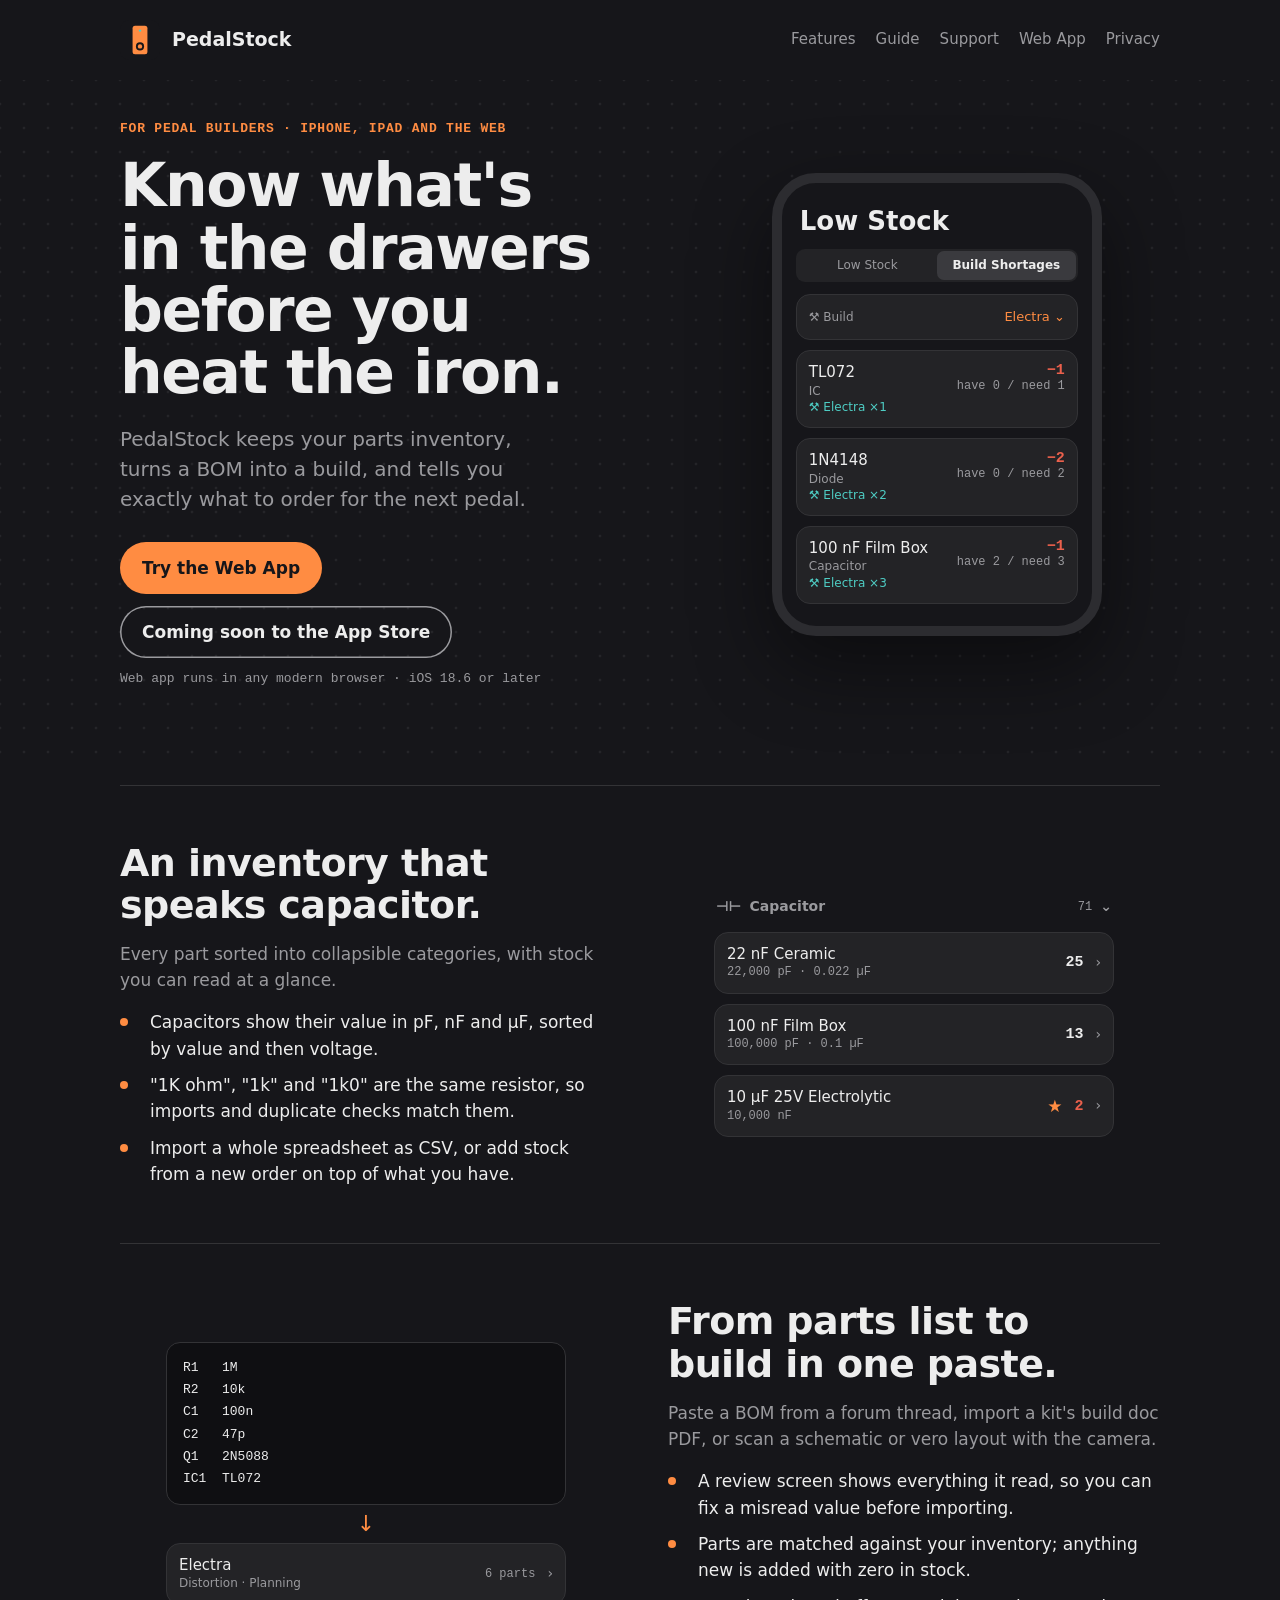
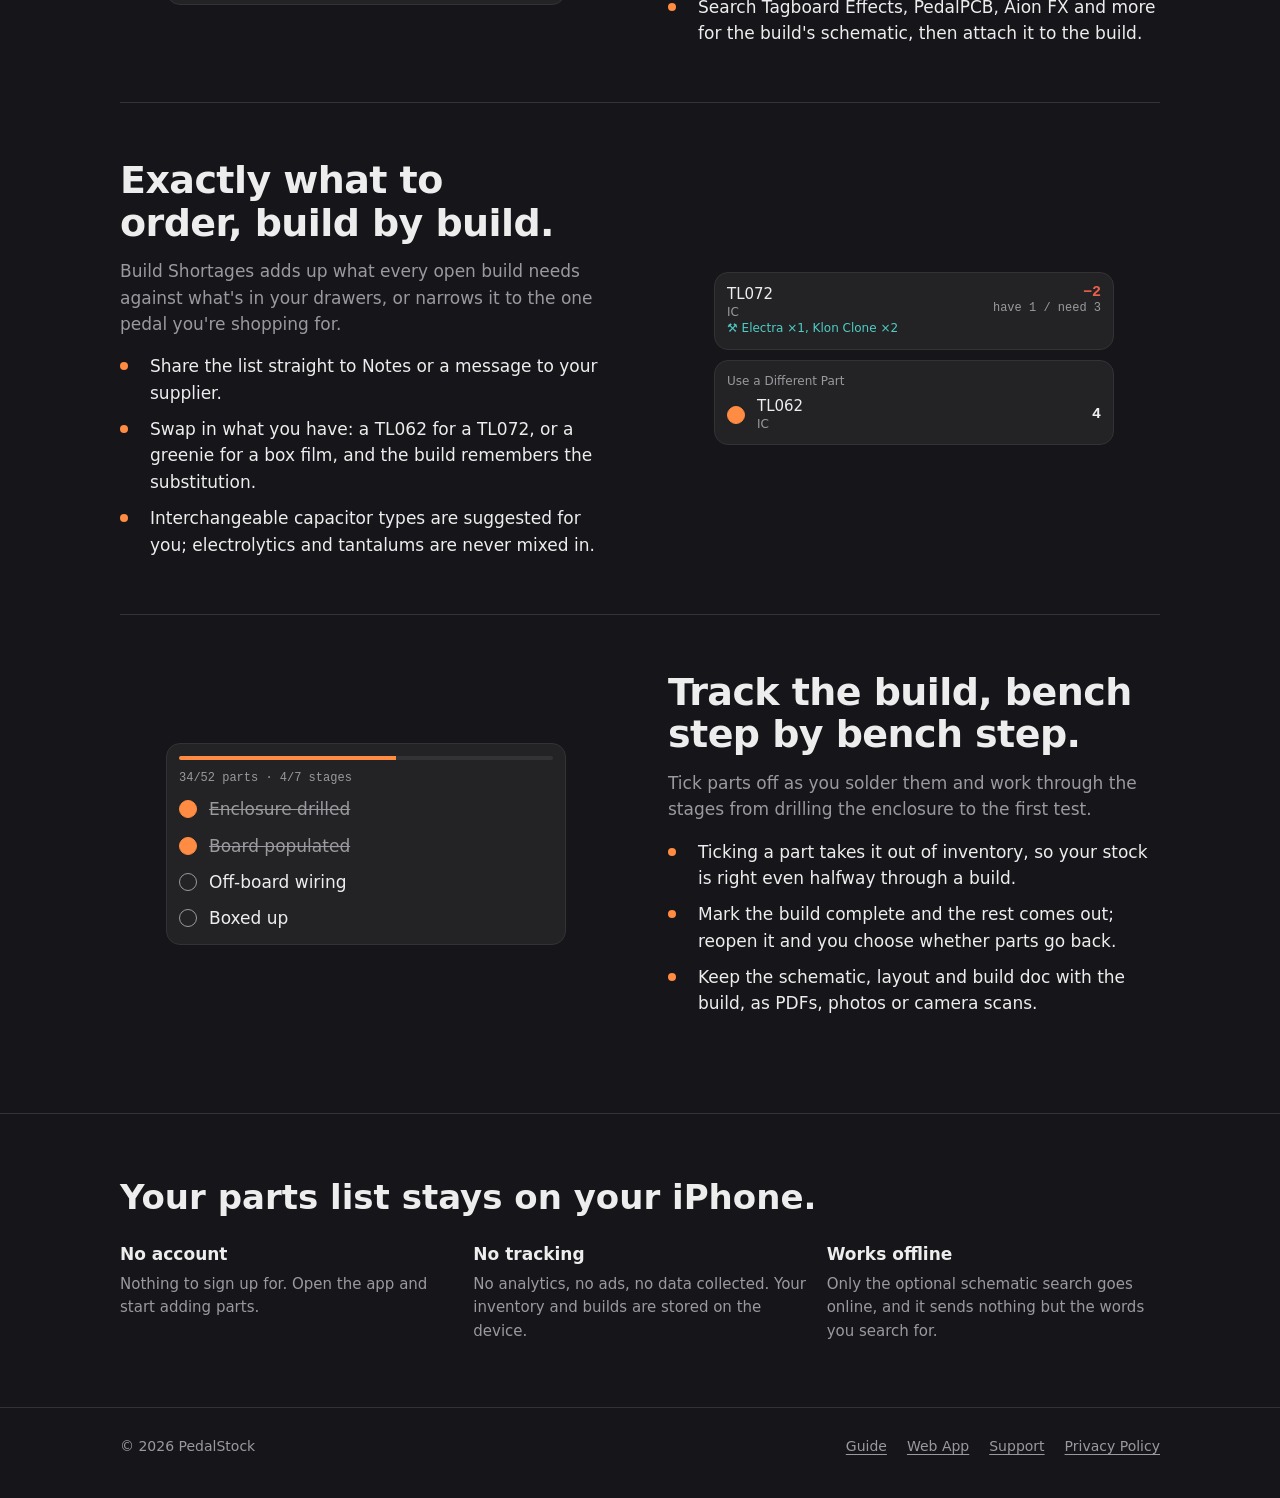
==== index.html @ 84eb1631 "Add a user guide A Guide page covering the app and the web app: inventory, capacitors, duplicates, s" ====
<!doctype html>
<html lang="en">
<head>
<meta charset="utf-8">
<meta name="viewport" content="width=device-width, initial-scale=1, viewport-fit=cover">
<title>PedalStock</title>
<meta name="description" content="PedalStock keeps your pedal parts inventory, turns a BOM into a build, and tells you exactly what to order. For iPhone, iPad and the web.">
<meta name="theme-color" content="#16161a">
<link rel="icon" href="app-icon.svg" type="image/svg+xml">
<link rel="apple-touch-icon" href="app-icon.svg">
<link rel="stylesheet" href="style.css">
</head>
<body>
<header class="site-header">
  <div class="wrap">
    <a class="brand" href="index.html"><img src="app-icon.svg" alt="" width="40" height="40">PedalStock</a>
    <nav class="site-nav" aria-label="Site">
      <a href="index.html#features">Features</a>
      <a href="guide.html">Guide</a>
      <a href="support.html">Support</a>
      <a href="app/">Web App</a>
      <a href="privacy.html">Privacy</a>
    </nav>
  </div>
</header>

<main>
<section class="hero perfboard">
  <div class="wrap">
    <div>
      <p class="eyebrow">For pedal builders · iPhone, iPad and the web</p>
      <h1>Know what's in the drawers before you heat the iron.</h1>
      <p class="lede">PedalStock keeps your parts inventory, turns a BOM into a build, and tells you exactly what to order for the next pedal.</p>
      <div class="cta-row">
        <a class="cta" href="app/">Try the Web App</a>
        <span class="cta cta-secondary" role="note">Coming soon to the App Store</span>
        <span class="cta-note">Web app runs in any modern browser · iOS 18.6 or later</span>
      </div>
    </div>
    <div class="phone" role="img" aria-label="PedalStock showing Build Shortages for an Electra distortion build">
      <div class="screen-title">Low Stock</div>
      <div class="segmented"><span>Low Stock</span><span class="on">Build Shortages</span></div>
      <div class="stack">
        <div class="card row"><span class="row-sub">⚒ Build</span><span class="row-text"></span><span class="accent" style="font-size:13px">Electra ⌄</span></div>
        <div class="card row" style="align-items:flex-start"><div class="row-text"><div class="row-title">TL072</div><div class="row-sub">IC</div><div class="row-sub info">⚒ Electra ×1</div></div><div style="text-align:right"><div class="qty short">−1</div><div class="row-sub mono">have 0 / need 1</div></div></div>
        <div class="card row" style="align-items:flex-start"><div class="row-text"><div class="row-title">1N4148</div><div class="row-sub">Diode</div><div class="row-sub info">⚒ Electra ×2</div></div><div style="text-align:right"><div class="qty short">−2</div><div class="row-sub mono">have 0 / need 2</div></div></div>
        <div class="card row" style="align-items:flex-start"><div class="row-text"><div class="row-title">100 nF Film Box</div><div class="row-sub">Capacitor</div><div class="row-sub info">⚒ Electra ×3</div></div><div style="text-align:right"><div class="qty short">−1</div><div class="row-sub mono">have 2 / need 3</div></div></div>
      </div>
    </div>
  </div>
</section>

<div class="features wrap" id="features">

  <section class="feature">
    <div class="feature-text">
      <h2>An inventory that speaks capacitor.</h2>
      <p>Every part sorted into collapsible categories, with stock you can read at a glance.</p>
      <ul class="points">
        <li>Capacitors show their value in pF, nF and µF, sorted by value and then voltage.</li>
        <li>"1K ohm", "1k" and "1k0" are the same resistor, so imports and duplicate checks match them.</li>
        <li>Import a whole spreadsheet as CSV, or add stock from a new order on top of what you have.</li>
      </ul>
    </div>
    <div class="panel stack" role="img" aria-label="Capacitor rows in PedalStock's inventory">
      <div class="cat-header"><span>⊣⊢</span>Capacitor<span class="count">71</span><span class="chev">⌄</span></div>
      <div class="card row"><div class="row-text"><div class="row-title">22 nF Ceramic</div><div class="row-sub mono">22,000 pF · 0.022 µF</div></div><span class="qty">25</span><span class="chev">›</span></div>
      <div class="card row"><div class="row-text"><div class="row-title">100 nF Film Box</div><div class="row-sub mono">100,000 pF · 0.1 µF</div></div><span class="qty">13</span><span class="chev">›</span></div>
      <div class="card row"><div class="row-text"><div class="row-title">10 µF 25V Electrolytic</div><div class="row-sub mono">10,000 nF</div></div><span class="accent">★</span><span class="qty short">2</span><span class="chev">›</span></div>
    </div>
  </section>

  <section class="feature">
    <div class="feature-text">
      <h2>From parts list to build in one paste.</h2>
      <p>Paste a BOM from a forum thread, import a kit's build doc PDF, or scan a schematic or vero layout with the camera.</p>
      <ul class="points">
        <li>A review screen shows everything it read, so you can fix a misread value before importing.</li>
        <li>Parts are matched against your inventory; anything new is added with zero in stock.</li>
        <li>Search Tagboard Effects, PedalPCB, Aion FX and more for the build's schematic, then attach it to the build.</li>
      </ul>
    </div>
    <div class="panel">
<pre class="bom" aria-label="A pasted parts list">R1   1M
R2   10k
C1   100n
C2   47p
Q1   2N5088
IC1  TL072</pre>
      <div class="arrow" aria-hidden="true">↓</div>
      <div class="stack">
        <div class="card row"><div class="row-text"><div class="row-title">Electra</div><div class="row-sub">Distortion · Planning</div></div><span class="mono row-sub">6 parts</span><span class="chev">›</span></div>
      </div>
    </div>
  </section>

  <section class="feature">
    <div class="feature-text">
      <h2>Exactly what to order, build by build.</h2>
      <p>Build Shortages adds up what every open build needs against what's in your drawers, or narrows it to the one pedal you're shopping for.</p>
      <ul class="points">
        <li>Share the list straight to Notes or a message to your supplier.</li>
        <li>Swap in what you have: a TL062 for a TL072, or a greenie for a box film, and the build remembers the substitution.</li>
        <li>Interchangeable capacitor types are suggested for you; electrolytics and tantalums are never mixed in.</li>
      </ul>
    </div>
    <div class="panel stack" role="img" aria-label="A shortage with a suggested substitute">
      <div class="card row" style="align-items:flex-start"><div class="row-text"><div class="row-title">TL072</div><div class="row-sub">IC</div><div class="row-sub info">⚒ Electra ×1, Klon Clone ×2</div></div><div style="text-align:right"><div class="qty short">−2</div><div class="row-sub mono">have 1 / need 3</div></div></div>
      <div class="card"><div class="row-sub" style="margin-bottom:8px">Use a Different Part</div><div class="row"><span class="tick done"></span><div class="row-text"><div class="row-title">TL062</div><div class="row-sub">IC</div></div><span class="qty">4</span></div></div>
    </div>
  </section>

  <section class="feature">
    <div class="feature-text">
      <h2>Track the build, bench step by bench step.</h2>
      <p>Tick parts off as you solder them and work through the stages from drilling the enclosure to the first test.</p>
      <ul class="points">
        <li>Ticking a part takes it out of inventory, so your stock is right even halfway through a build.</li>
        <li>Mark the build complete and the rest comes out; reopen it and you choose whether parts go back.</li>
        <li>Keep the schematic, layout and build doc with the build, as PDFs, photos or camera scans.</li>
      </ul>
    </div>
    <div class="panel card stack" role="img" aria-label="Build progress with stages">
      <div class="bar"><span style="width:58%"></span></div>
      <div class="row-sub mono">34/52 parts · 4/7 stages</div>
      <div class="row"><span class="tick done"></span><span class="struck">Enclosure drilled</span></div>
      <div class="row"><span class="tick done"></span><span class="struck">Board populated</span></div>
      <div class="row"><span class="tick"></span><span>Off-board wiring</span></div>
      <div class="row"><span class="tick"></span><span>Boxed up</span></div>
    </div>
  </section>

</div>

<section class="band">
  <div class="wrap">
    <h2>Your parts list stays on your iPhone.</h2>
    <div><h3>No account</h3><p>Nothing to sign up for. Open the app and start adding parts.</p></div>
    <div><h3>No tracking</h3><p>No analytics, no ads, no data collected. Your inventory and builds are stored on the device.</p></div>
    <div><h3>Works offline</h3><p>Only the optional schematic search goes online, and it sends nothing but the words you search for.</p></div>
  </div>
</section>
</main>
<footer class="site-footer">
  <div class="wrap">
    <span>© 2026 PedalStock</span>
    <nav aria-label="Footer"><a href="guide.html">Guide</a><a href="app/">Web App</a><a href="support.html">Support</a><a href="privacy.html">Privacy Policy</a></nav>
  </div>
</footer>
</body>
</html>
---- style.css ----
/* PedalStock site: the app's own design system. Dark only, like the app.
   Layout: a single centered column (max 1080px) of alternating text and app-screen panels on a perfboard-dotted ground. */
:root {
  --background: #16161a;
  --surface: #232326;
  --card-border: #333336;
  --primary-accent: #ff8c42;
  --secondary-accent: #4ecdc4;
  --warning: #ea604c;
  --text-primary: #ededed;
  --text-secondary: #9a9a9e;
  --font-sans: -apple-system, BlinkMacSystemFont, "SF Pro Text", "Helvetica Neue", system-ui, sans-serif;
  --font-display: -apple-system, BlinkMacSystemFont, "SF Pro Display", "Helvetica Neue", system-ui, sans-serif;
  --font-mono: ui-monospace, "SF Mono", Menlo, Consolas, monospace;
  --radius-card: 14px;
  --radius-phone: 44px;
  color-scheme: dark;
}

* { box-sizing: border-box; }
html { background: var(--background); }
body {
  margin: 0;
  background: var(--background);
  color: var(--text-primary);
  font: 17px/1.55 var(--font-sans);
  -webkit-font-smoothing: antialiased;
}
a { color: var(--secondary-accent); text-underline-offset: 3px; }
a:focus-visible, .cta:focus-visible { outline: 3px solid var(--primary-accent); outline-offset: 3px; border-radius: 6px; }
img, svg { max-width: 100%; }

.wrap {
  max-width: 1080px;
  margin: 0 auto;
  padding-left: max(20px, env(safe-area-inset-left, 0px));
  padding-right: max(20px, env(safe-area-inset-right, 0px));
}

/* Header */
.site-header { padding-block: 20px; }
.site-header .wrap { display: flex; align-items: center; justify-content: space-between; gap: 16px; flex-wrap: wrap; }
.brand { display: flex; align-items: center; gap: 12px; color: var(--text-primary); text-decoration: none; font-weight: 700; font-size: 19px; }
.brand img { width: 40px; height: 40px; border-radius: 9px; }
.site-nav { display: flex; gap: 20px; flex-wrap: wrap; }
.site-nav a { color: var(--text-secondary); text-decoration: none; font-size: 15px; }
.site-nav a:hover, .site-nav a[aria-current="page"] { color: var(--text-primary); }

/* Perfboard ground: the stripboard and perfboard pedals are built on */
.perfboard {
  background-image: radial-gradient(circle, rgba(237, 237, 237, 0.07) 1.5px, transparent 1.6px);
  background-size: 24px 24px;
  background-position: 12px 12px;
}

/* Hero */
.hero { padding-block: 40px 72px; }
.hero .wrap { display: grid; grid-template-columns: minmax(0, 1.1fr) minmax(0, 0.9fr); gap: 48px; align-items: center; }
.eyebrow { font: 600 13px/1.4 var(--font-mono); letter-spacing: 0.06em; text-transform: uppercase; color: var(--primary-accent); margin: 0 0 16px; }
h1 { font: 700 clamp(38px, 6vw, 60px)/1.04 var(--font-display); letter-spacing: -0.025em; margin: 0 0 20px; text-wrap: balance; }
.lede { font-size: 20px; line-height: 1.5; color: var(--text-secondary); max-width: 34ch; margin: 0 0 28px; }
.cta-row { display: flex; flex-wrap: wrap; align-items: center; gap: 12px 20px; }
.cta {
  display: inline-flex; align-items: center; gap: 10px;
  background: var(--primary-accent); color: var(--background);
  font-weight: 600; font-size: 17px; text-decoration: none;
  padding: 13px 22px; border-radius: 999px;
}
.cta-secondary { background: transparent; color: var(--text-primary); box-shadow: inset 0 0 0 1.5px var(--text-secondary); }
.cta-note { font: 13px/1.4 var(--font-mono); color: var(--text-secondary); }

/* Phone and app-screen mocks, built from the app's components */
.phone {
  width: 100%; max-width: 330px; margin-inline: auto;
  background: var(--background);
  border: 10px solid #2c2c30; border-radius: var(--radius-phone);
  padding: 18px 14px 22px;
  box-shadow: 0 30px 80px rgba(0, 0, 0, 0.45);
}
.screen-title { font: 700 26px/1.1 var(--font-display); margin: 6px 4px 14px; }
.segmented { display: grid; grid-template-columns: 1fr 1fr; background: var(--surface); border-radius: 9px; padding: 2px; margin-bottom: 12px; font-size: 12px; text-align: center; }
.segmented span { padding: 5px 4px; border-radius: 7px; color: var(--text-secondary); }
.segmented .on { background: #3a3a3e; color: var(--text-primary); font-weight: 600; }

.card {
  background: var(--surface); border: 1px solid var(--card-border);
  border-radius: var(--radius-card); padding: 12px;
}
.stack { display: grid; gap: 10px; }
.row { display: flex; align-items: center; gap: 12px; }
.row-text { flex: 1; min-width: 0; }
.row-title { font-size: 15px; line-height: 1.3; }
.row-sub { font-size: 12px; line-height: 1.35; color: var(--text-secondary); }
.mono { font-family: var(--font-mono); }
.qty { font: 600 15px/1 var(--font-mono); }
.short { color: var(--warning); }
.info { color: var(--secondary-accent); }
.accent { color: var(--primary-accent); }
.chev { color: var(--text-secondary); font-size: 14px; }
.cat-header { display: flex; align-items: center; gap: 8px; color: var(--text-secondary); font-weight: 600; font-size: 14px; padding: 4px 2px; }
.cat-header .count { margin-left: auto; font: 12px var(--font-mono); }
.tick { width: 18px; height: 18px; border-radius: 50%; border: 1.5px solid var(--text-secondary); flex: none; }
.tick.done { background: var(--primary-accent); border-color: var(--primary-accent); }
.struck { text-decoration: line-through; color: var(--text-secondary); }
.bar { height: 4px; border-radius: 2px; background: var(--card-border); overflow: hidden; }
.bar span { display: block; height: 100%; background: var(--primary-accent); }

/* Features */
.features { padding-block: 24px 40px; }
.feature { display: grid; grid-template-columns: minmax(0, 1fr) minmax(0, 1fr); gap: 56px; align-items: center; padding-block: 56px; border-top: 1px solid var(--card-border); }
.feature:nth-child(even) .feature-text { order: 2; }
.feature h2 { font: 700 clamp(28px, 3.6vw, 38px)/1.12 var(--font-display); letter-spacing: -0.015em; margin: 0 0 14px; text-wrap: balance; }
.feature p { color: var(--text-secondary); margin: 0 0 16px; max-width: 46ch; }
.points { list-style: none; padding: 0; margin: 0; display: grid; gap: 10px; }
.points li { display: grid; grid-template-columns: 20px minmax(0, 1fr); gap: 10px; }
.points li::before { content: ""; width: 8px; height: 8px; margin-top: 9px; border-radius: 50%; background: var(--primary-accent); }
.panel { max-width: 400px; width: 100%; margin-inline: auto; }
.bom {
  font: 13px/1.7 var(--font-mono); color: var(--text-primary);
  background: #0f0f12; border: 1px solid var(--card-border); border-radius: var(--radius-card);
  padding: 14px 16px; margin: 0; white-space: pre; overflow-x: auto;
}
.arrow { text-align: center; color: var(--primary-accent); font-size: 22px; line-height: 1; padding: 8px 0; }

/* Privacy band */
.band { padding-block: 64px; border-top: 1px solid var(--card-border); }
.band .wrap { display: grid; gap: 20px; grid-template-columns: repeat(3, minmax(0, 1fr)); }
.band h2 { grid-column: 1 / -1; font: 700 clamp(26px, 3.2vw, 34px)/1.15 var(--font-display); margin: 0 0 4px; }
.band h3 { font-size: 17px; margin: 0 0 6px; }
.band p { margin: 0; color: var(--text-secondary); font-size: 15px; }

/* Text pages (privacy, support) */
.page { padding-block: 32px 72px; }
.page .wrap { max-width: 760px; }
.page h1 { font-size: clamp(34px, 5vw, 46px); }
.page h2 { font: 700 22px/1.3 var(--font-display); margin: 40px 0 10px; }
.page p, .page li { color: var(--text-secondary); }
.page strong { color: var(--text-primary); }
.page code { font-family: var(--font-mono); font-size: 0.88em; color: var(--text-primary); background: var(--surface); padding: 1px 6px; border-radius: 5px; }
.updated { font: 13px var(--font-mono); color: var(--text-secondary); }
.contact { font-family: var(--font-mono); color: var(--text-primary); user-select: all; }

/* Footer */
.site-footer { padding-block: 28px 40px; border-top: 1px solid var(--card-border); color: var(--text-secondary); font-size: 14px; }
.site-footer .wrap { display: flex; justify-content: space-between; gap: 16px; flex-wrap: wrap; }
.site-footer nav { display: flex; gap: 20px; }
.site-footer a { color: var(--text-secondary); }

@media (max-width: 820px) {
  .hero .wrap, .feature { grid-template-columns: minmax(0, 1fr); gap: 32px; }
  .feature:nth-child(even) .feature-text { order: 0; }
  .band .wrap { grid-template-columns: minmax(0, 1fr); }
}
@media (prefers-reduced-motion: no-preference) {
  .cta { transition: transform 0.15s ease; }
  a.cta:hover { transform: translateY(-1px); }
}

/* User guide */
.page h3 { font: 600 17px/1.35 var(--font-sans); color: var(--text-primary); margin: 26px 0 6px; }
.page ul, .page ol { padding-left: 22px; }
.page li { margin: 4px 0; }
.page li::marker { color: var(--text-secondary); }
.page h2[id], .page h3[id] { scroll-margin-top: 16px; }
.toc { background: var(--surface); border: 1px solid var(--card-border); border-radius: var(--radius-card); padding: 16px 20px; margin: 24px 0 8px; }
.toc strong { display: block; margin-bottom: 6px; }
.toc ol { margin: 0; columns: 2 220px; column-gap: 28px; }
.toc a { color: var(--text-primary); text-decoration: none; }
.toc a:hover { color: var(--primary-accent); }
.tag { display: inline-block; font: 600 11px/1 var(--font-mono); letter-spacing: 0.04em; text-transform: uppercase; padding: 4px 7px; border-radius: 999px; vertical-align: 2px; margin-left: 6px; }
.tag.app { color: var(--primary-accent); box-shadow: inset 0 0 0 1px var(--primary-accent); }
.tag.web { color: var(--secondary-accent); box-shadow: inset 0 0 0 1px var(--secondary-accent); }
.callout { border-left: 3px solid var(--primary-accent); background: var(--surface); border-radius: 0 10px 10px 0; padding: 12px 16px; margin: 18px 0; }
.callout p { margin: 0; }
.table-wrap { overflow-x: auto; margin: 14px 0; border: 1px solid var(--card-border); border-radius: 12px; }
.page table { border-collapse: collapse; width: 100%; font-size: 15px; }
.page th, .page td { text-align: left; padding: 9px 12px; border-bottom: 1px solid var(--card-border); vertical-align: top; color: var(--text-secondary); }
.page th { color: var(--text-primary); font-weight: 600; background: var(--surface); }
.page tr:last-child td { border-bottom: none; }
.page pre.sample { font: 14px/1.5 var(--font-mono); color: var(--text-primary); background: #0f0f12; border: 1px solid var(--card-border); border-radius: 12px; padding: 12px 14px; overflow-x: auto; margin: 10px 0; }
.back-top { font-size: 14px; }
@media (max-width: 440px) { .site-nav { gap: 14px; } .site-nav a { font-size: 14px; } }
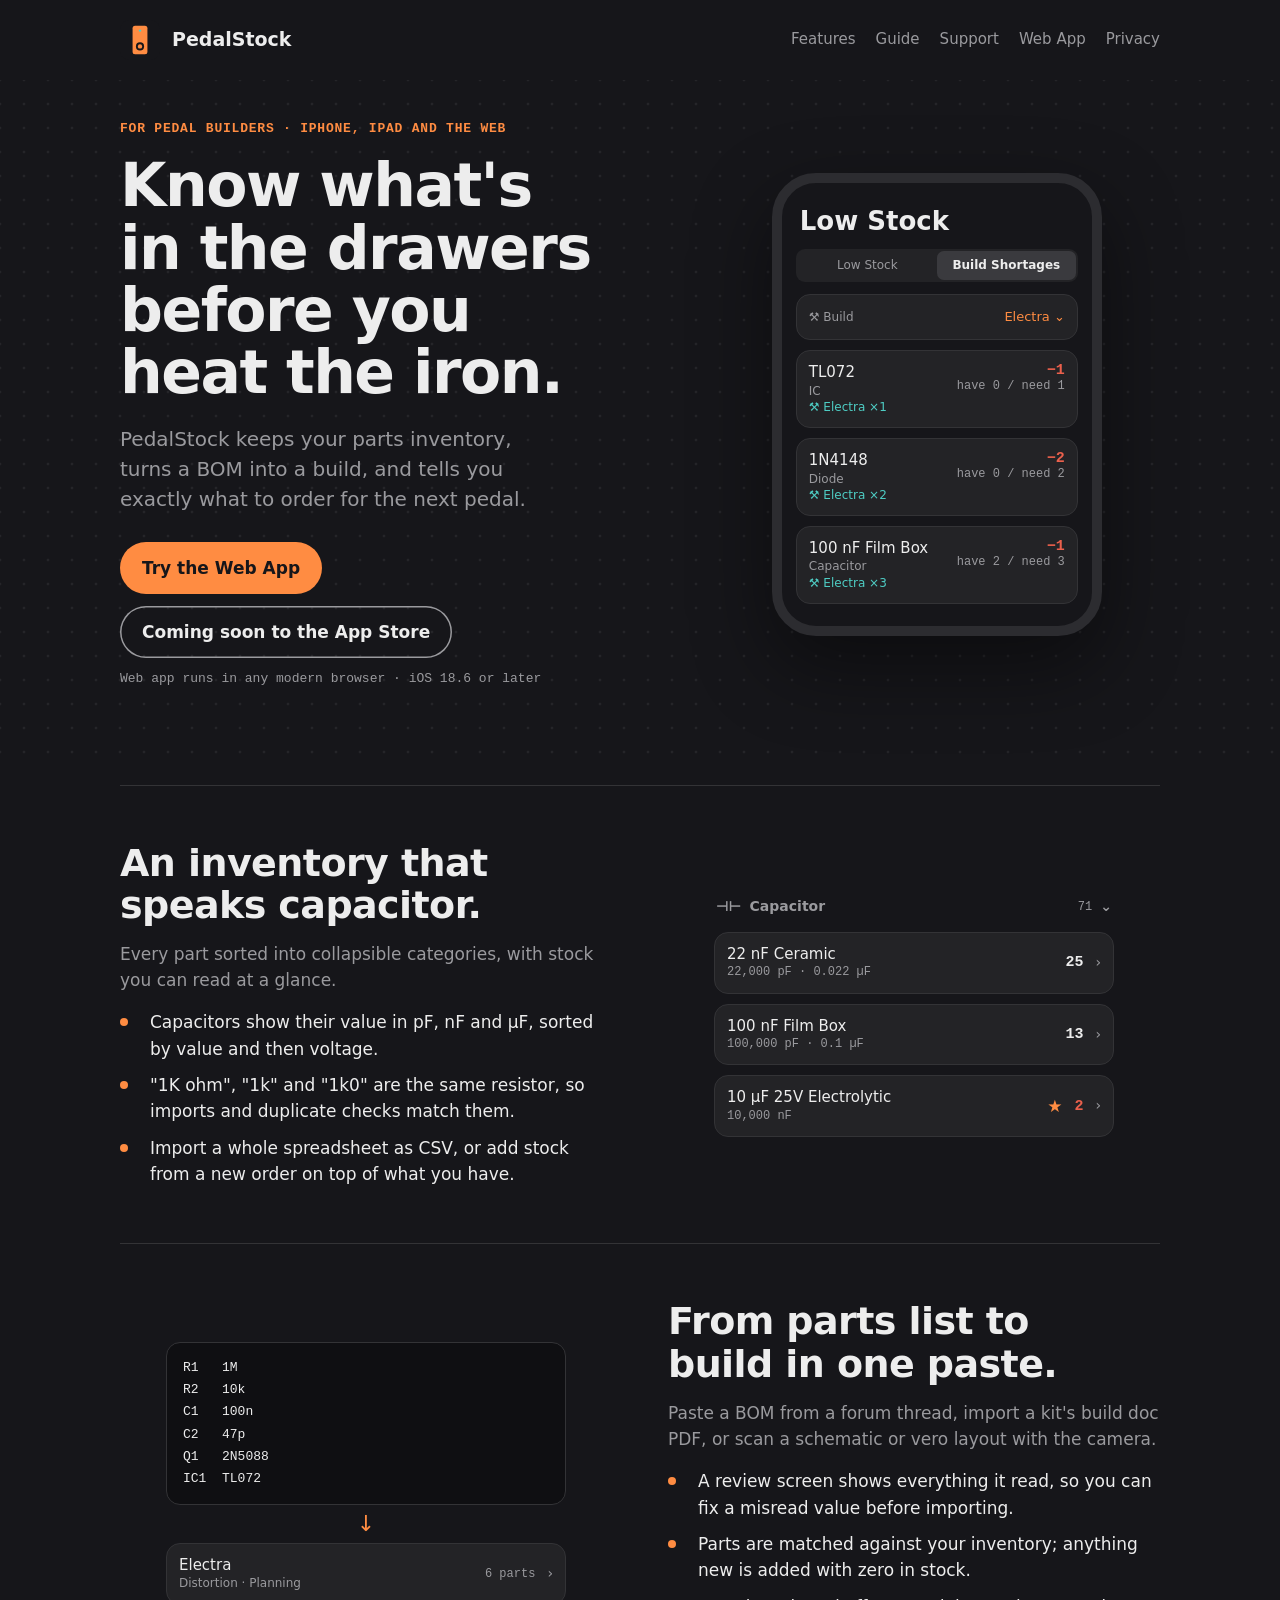
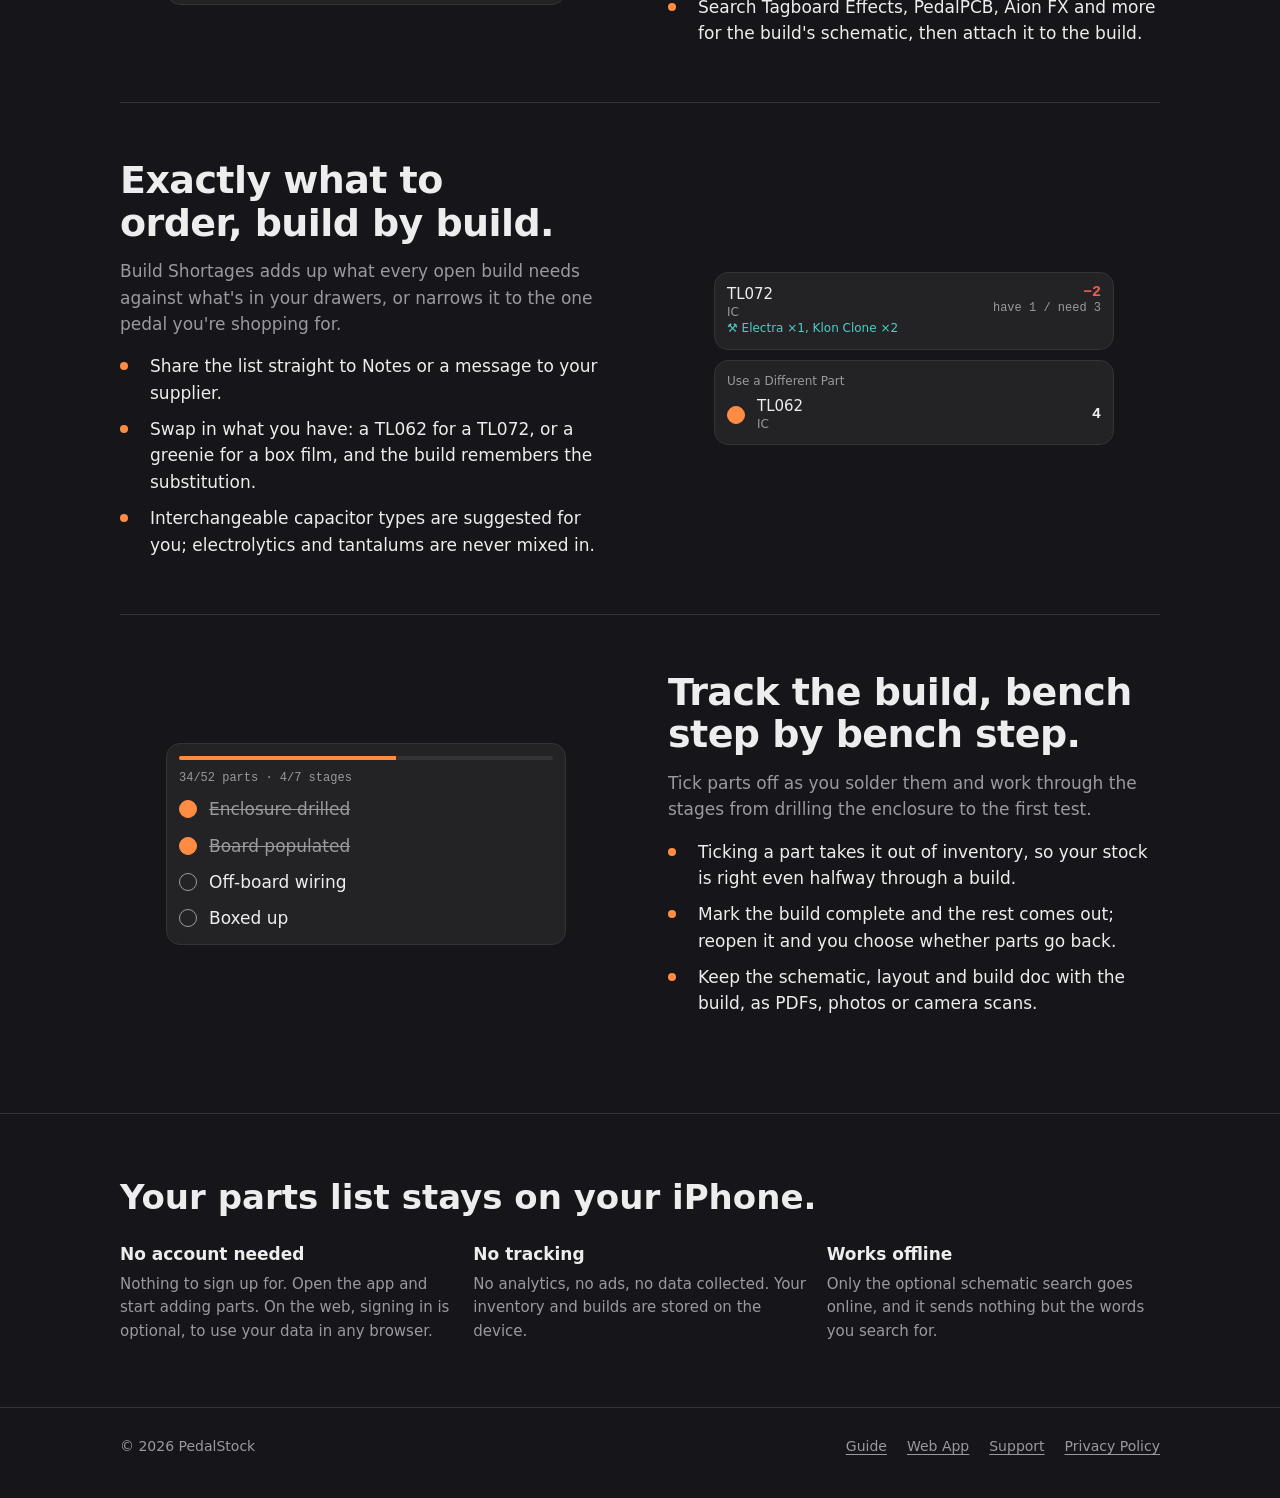
==== commit 3a749152: "Web app accounts: turn on sign-in; privacy policy, home page, support and guide updated The web app " ====
--- a/index.html
+++ b/index.html
@@ -135,7 +135,7 @@
 <section class="band">
   <div class="wrap">
     <h2>Your parts list stays on your iPhone.</h2>
-    <div><h3>No account</h3><p>Nothing to sign up for. Open the app and start adding parts.</p></div>
+    <div><h3>No account needed</h3><p>Nothing to sign up for. Open the app and start adding parts. On the web, signing in is optional, to use your data in any browser.</p></div>
     <div><h3>No tracking</h3><p>No analytics, no ads, no data collected. Your inventory and builds are stored on the device.</p></div>
     <div><h3>Works offline</h3><p>Only the optional schematic search goes online, and it sends nothing but the words you search for.</p></div>
   </div>
--- a/style.css
+++ b/style.css
@@ -180,3 +180,9 @@
 .page pre.sample { font: 14px/1.5 var(--font-mono); color: var(--text-primary); background: #0f0f12; border: 1px solid var(--card-border); border-radius: 12px; padding: 12px 14px; overflow-x: auto; margin: 10px 0; }
 .back-top { font-size: 14px; }
 @media (max-width: 440px) { .site-nav { gap: 14px; } .site-nav a { font-size: 14px; } }
+.page .downloads { list-style: none; padding: 0; display: grid; gap: 10px; margin: 14px 0; }
+.downloads li { background: var(--surface); border: 1px solid var(--card-border); border-radius: 12px; padding: 12px 14px; margin: 0; display: grid; gap: 2px; }
+.downloads a { color: var(--primary-accent); font-weight: 600; text-decoration: none; }
+.downloads a::before { content: "↓ "; }
+.downloads a:hover { text-decoration: underline; }
+.dl-note { font-size: 14px; color: var(--text-secondary); }
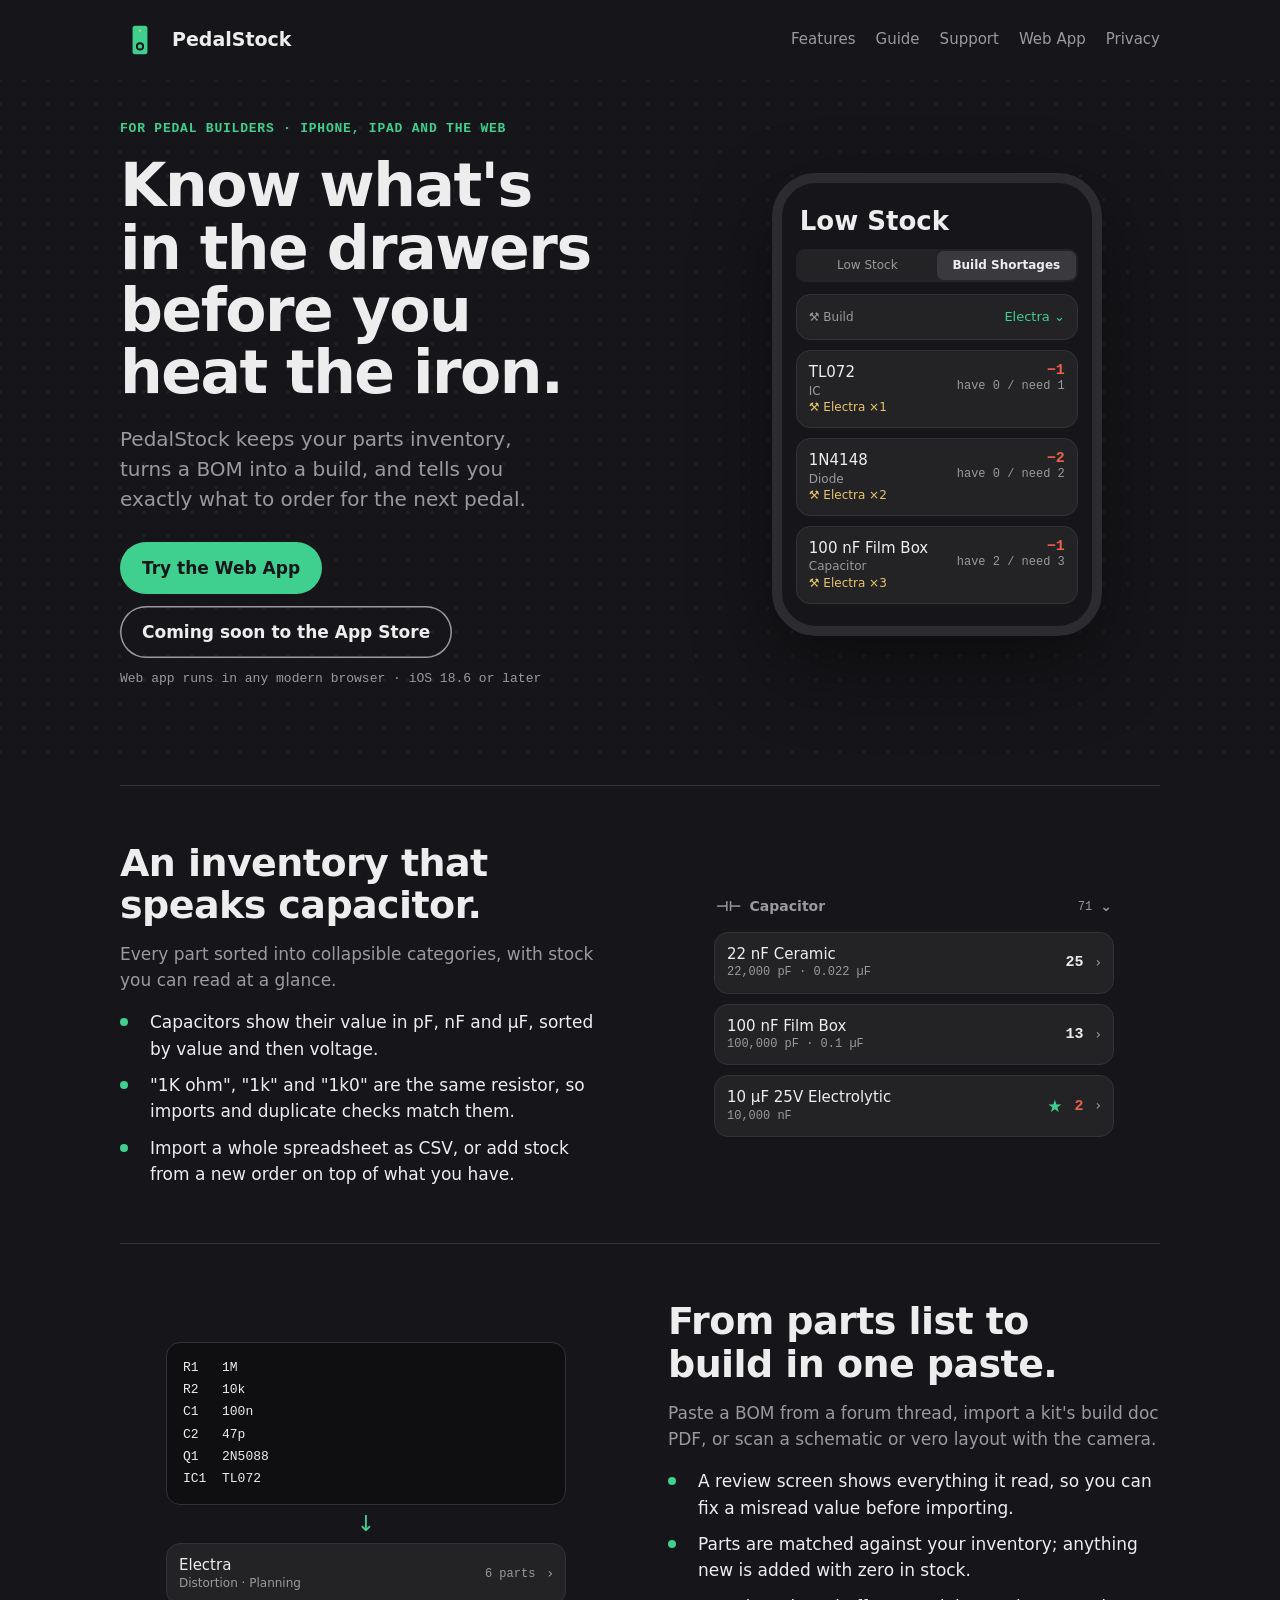
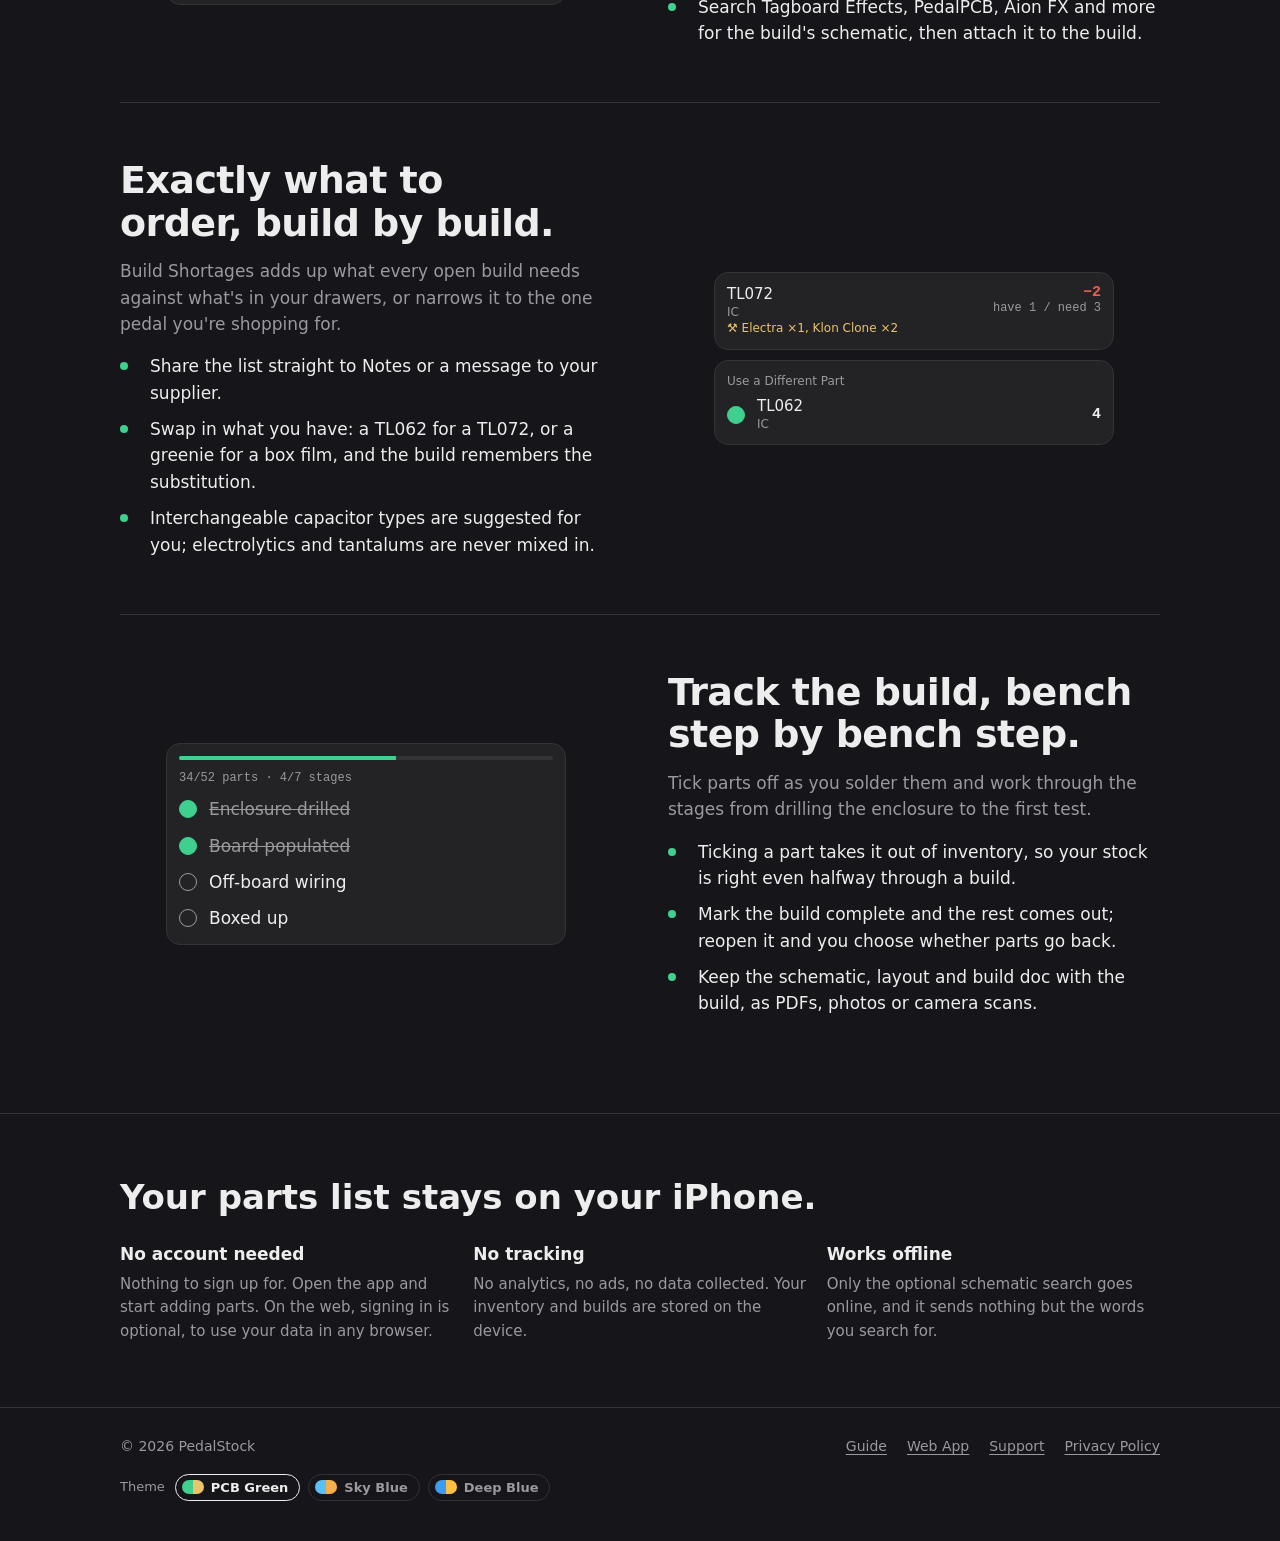
==== commit 8fdb21b0: "Colour themes on the site: PCB Green default, Sky Blue and Deep Blue The site's accents, icon and we" ====
--- a/index.html
+++ b/index.html
@@ -8,7 +8,8 @@
 <meta name="theme-color" content="#16161a">
 <link rel="icon" href="app-icon.svg" type="image/svg+xml">
 <link rel="apple-touch-icon" href="app-icon.svg">
-<link rel="stylesheet" href="style.css">
+<script>try{var t=localStorage.getItem('pedalstock.theme');if(t==='sky'||t==='deep')document.documentElement.dataset.theme=t;}catch(e){}</script>
+<link rel="stylesheet" href="style.css?v=2026-11-10">
 </head>
 <body>
 <header class="site-header">
@@ -18,7 +19,7 @@
       <a href="index.html#features">Features</a>
       <a href="guide.html">Guide</a>
       <a href="support.html">Support</a>
-      <a href="app/">Web App</a>
+      <a href="web-app.html">Web App</a>
       <a href="privacy.html">Privacy</a>
     </nav>
   </div>
@@ -145,7 +146,9 @@
   <div class="wrap">
     <span>© 2026 PedalStock</span>
     <nav aria-label="Footer"><a href="guide.html">Guide</a><a href="app/">Web App</a><a href="support.html">Support</a><a href="privacy.html">Privacy Policy</a></nav>
+    <div class="theme-picker" data-theme-picker></div>
   </div>
 </footer>
+<script src="theme.js" defer></script>
 </body>
 </html>
--- a/style.css
+++ b/style.css
@@ -4,8 +4,9 @@
   --background: #16161a;
   --surface: #232326;
   --card-border: #333336;
-  --primary-accent: #ff8c42;
-  --secondary-accent: #4ecdc4;
+  /* Theme colours. PCB Green is the default; [data-theme] below swaps in the others. */
+  --primary-accent: #3fcf8e;
+  --secondary-accent: #e9c46a;
   --warning: #ea604c;
   --text-primary: #ededed;
   --text-secondary: #9a9a9e;
@@ -16,6 +17,8 @@
   --radius-phone: 44px;
   color-scheme: dark;
 }
+:root[data-theme="sky"] { --primary-accent: #5bc0f8; --secondary-accent: #f5b04c; }
+:root[data-theme="deep"] { --primary-accent: #3d9cf0; --secondary-accent: #ffc145; }
 
 * { box-sizing: border-box; }
 html { background: var(--background); }
@@ -28,7 +31,7 @@
 }
 a { color: var(--secondary-accent); text-underline-offset: 3px; }
 a:focus-visible, .cta:focus-visible { outline: 3px solid var(--primary-accent); outline-offset: 3px; border-radius: 6px; }
-img, svg { max-width: 100%; }
+img, svg { max-width: 100%; height: auto; }
 
 .wrap {
   max-width: 1080px;
@@ -186,3 +189,43 @@
 .downloads a::before { content: "↓ "; }
 .downloads a:hover { text-decoration: underline; }
 .dl-note { font-size: 14px; color: var(--text-secondary); }
+
+
+/* Web app page: screenshots in frames */
+.wa-hero .wrap { grid-template-columns: minmax(0, 0.9fr) minmax(0, 1.1fr); }
+.wa-feature { grid-template-columns: minmax(0, 0.85fr) minmax(0, 1.15fr); }
+.wa-feature:nth-child(even) { grid-template-columns: minmax(0, 1.15fr) minmax(0, 0.85fr); }
+.shot { margin: 0; border-radius: 14px; overflow: hidden; border: 1px solid var(--card-border); background: var(--background); box-shadow: 0 24px 60px rgb(0 0 0 / 0.45); }
+.shot img { display: block; width: 100%; height: auto; }
+.shot.browser { padding-top: 30px; position: relative; background: #1d1d21; }
+.shot.browser::before { content: ""; position: absolute; top: 11px; left: 14px; width: 9px; height: 9px; border-radius: 50%; background: #ff5f57; box-shadow: 15px 0 0 #febc2e, 30px 0 0 #28c840; opacity: 0.85; }
+.shot.dialog { max-width: 460px; margin-inline: auto; width: 100%; border-radius: 18px; }
+.shot-pair { display: grid; gap: 18px; justify-items: center; }
+.phone-pair { display: grid; grid-template-columns: repeat(2, minmax(0, 1fr)); gap: 18px; max-width: 460px; margin-inline: auto; width: 100%; }
+.shot.phone-shot { border-radius: 30px; border: 6px solid #2c2c30; }
+.downloads { list-style: none; padding: 0; display: grid; gap: 10px; margin: 0; }
+.downloads li { background: var(--surface); border: 1px solid var(--card-border); border-radius: 12px; padding: 12px 14px; margin: 0; display: grid; gap: 2px; }
+.downloads a { color: var(--primary-accent); font-weight: 600; text-decoration: none; }
+.downloads li:not(.dl-more) a::before { content: "↓ "; }
+.downloads a:hover { text-decoration: underline; }
+.downloads .dl-more { background: none; border: none; padding: 4px 2px; color: var(--text-secondary); font-size: 14px; display: block; }
+.downloads .dl-more a { color: var(--secondary-accent); font-weight: 400; }
+.wa-final { padding-block: 64px 80px; text-align: center; border-top: 1px solid var(--card-border); }
+.wa-final h2 { font: 700 clamp(26px, 3.2vw, 34px)/1.15 var(--font-display); margin: 0 0 22px; }
+@media (max-width: 820px) {
+  .wa-hero .wrap, .wa-feature, .wa-feature:nth-child(even) { grid-template-columns: minmax(0, 1fr); }
+  .wa-feature .feature-text { order: 0 !important; }
+}
+.downloads .dl-more a::before { content: none; }
+/* Bullets on the web app page hold bold text and links, so they flow as text. */
+.wa-feature .points li { display: block; position: relative; padding-left: 30px; }
+.wa-feature .points li::before { position: absolute; left: 0; top: 0; }
+
+/* Theme picker in the footer (theme.js fills it in). */
+.theme-picker { display: flex; align-items: center; gap: 8px; flex-wrap: wrap; flex-basis: 100%; }
+.theme-picker > span { font-size: 13px; color: var(--text-secondary); margin-right: 2px; }
+.theme-option { display: inline-flex; align-items: center; gap: 7px; background: none; border: 1px solid var(--card-border); border-radius: 999px; padding: 5px 11px 5px 6px; color: var(--text-secondary); font: 600 13px var(--font-sans); cursor: pointer; }
+.theme-option:hover { color: var(--text-primary); border-color: var(--text-secondary); }
+.theme-option[aria-checked="true"] { color: var(--text-primary); border-color: var(--text-primary); }
+.theme-swatch { display: inline-flex; border-radius: 999px; overflow: hidden; width: 22px; height: 14px; }
+.theme-swatch i { flex: 1; }
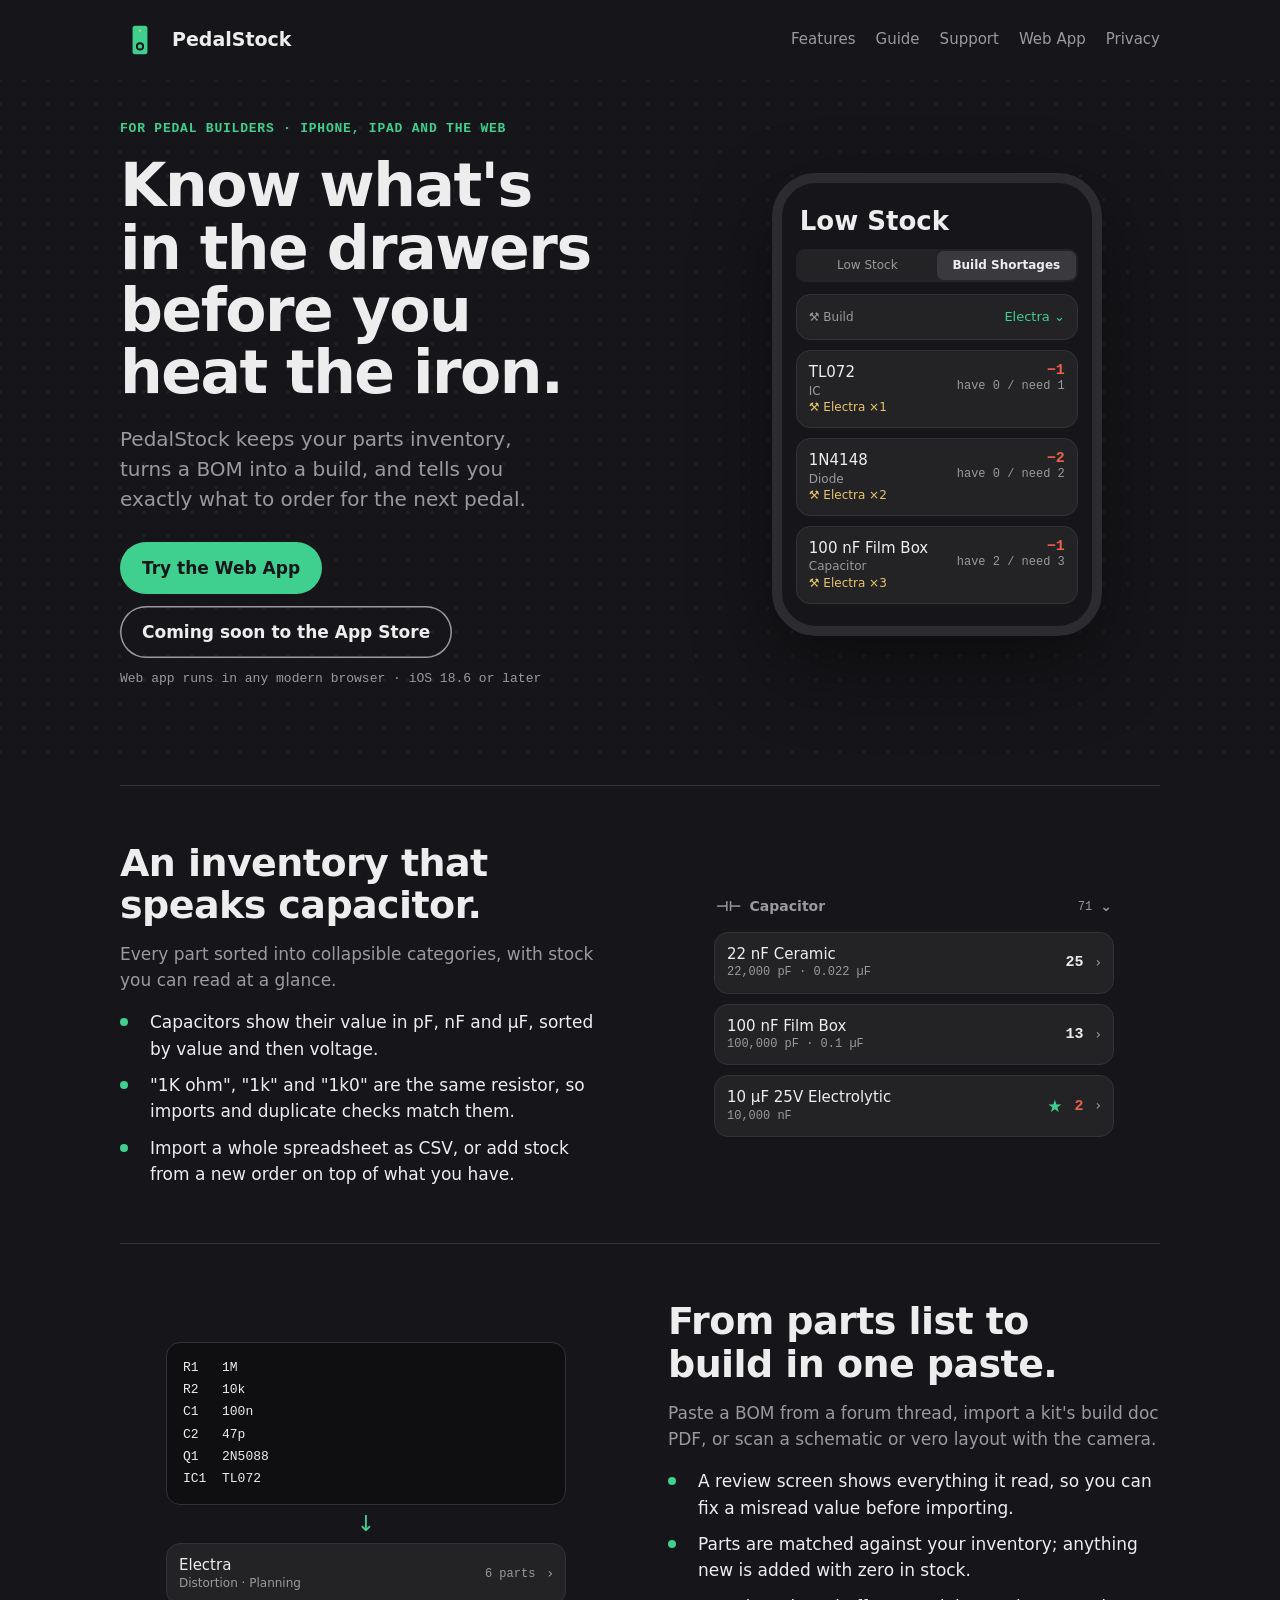
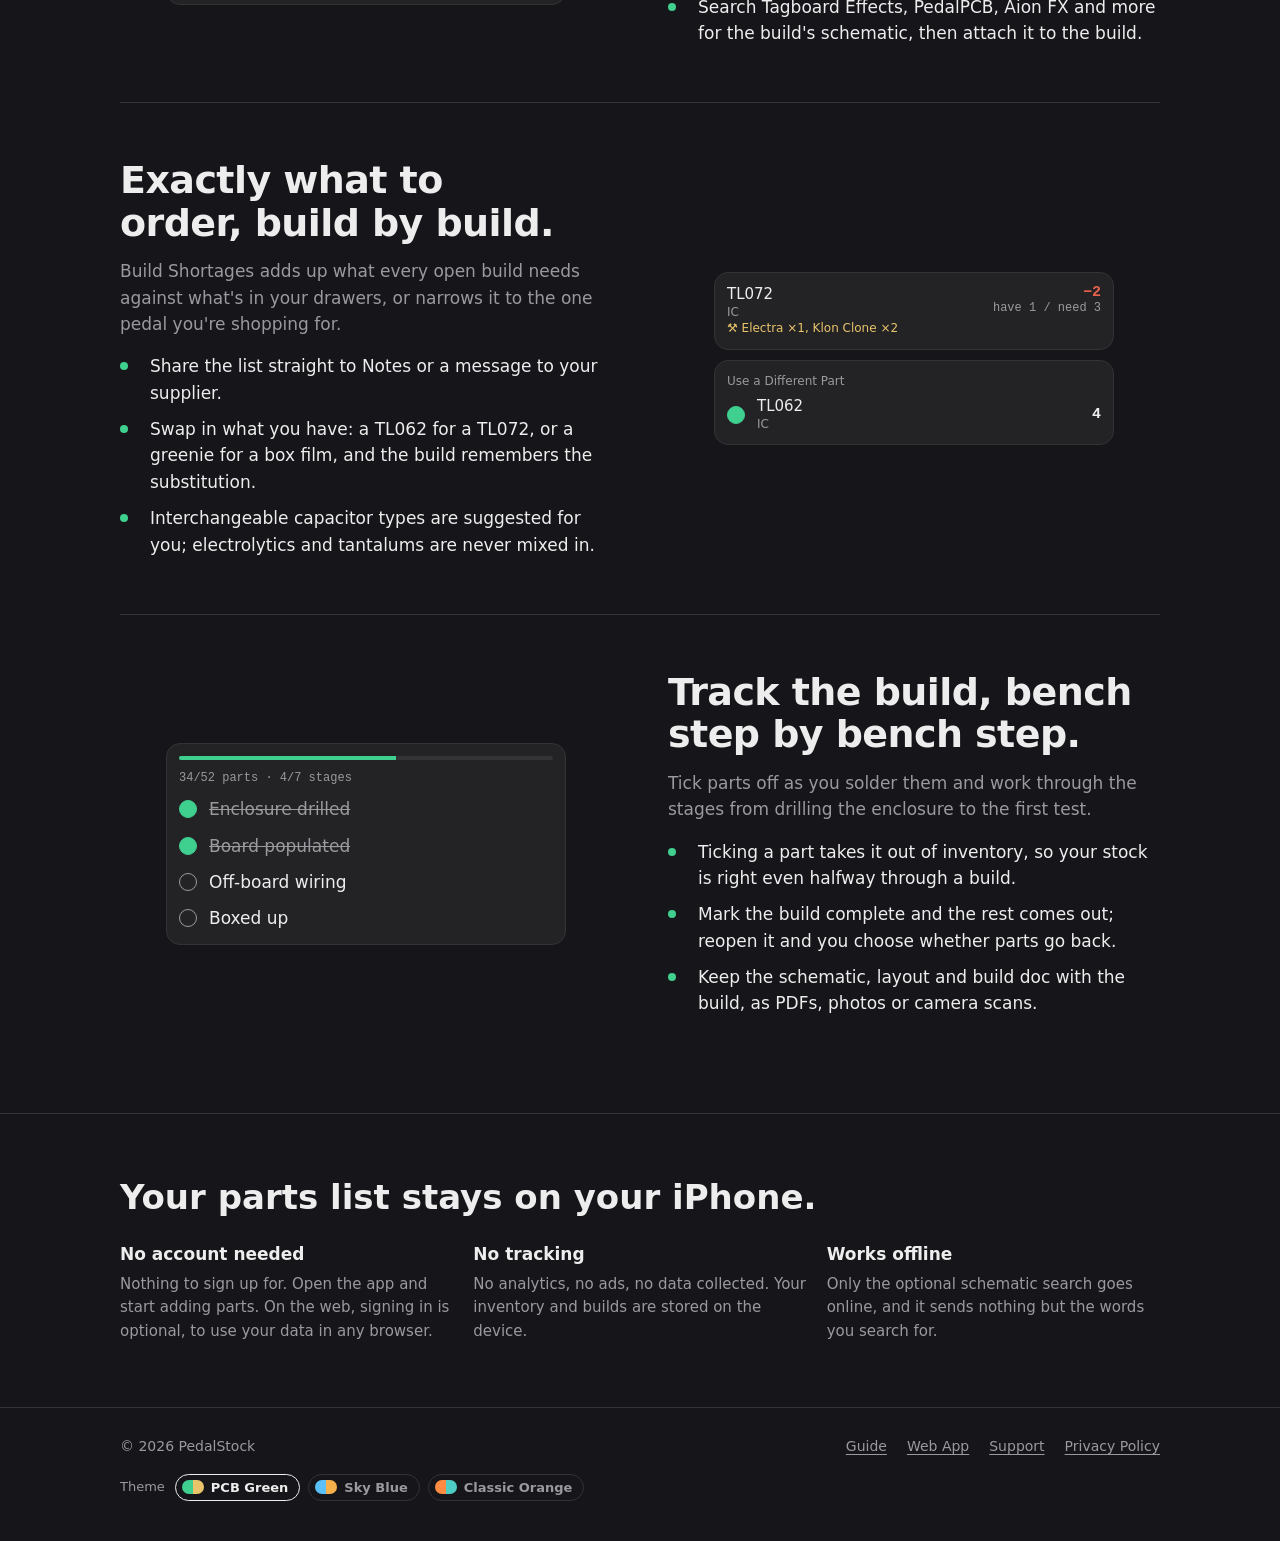
==== commit bd141c1d: "Themes on the site: Classic Orange replaces Deep Blue Co-Authored-By: Claude Opus 5.5 <noreply@anthr" ====
--- a/index.html
+++ b/index.html
@@ -8,8 +8,8 @@
 <meta name="theme-color" content="#16161a">
 <link rel="icon" href="app-icon.svg" type="image/svg+xml">
 <link rel="apple-touch-icon" href="app-icon.svg">
-<script>try{var t=localStorage.getItem('pedalstock.theme');if(t==='sky'||t==='deep')document.documentElement.dataset.theme=t;}catch(e){}</script>
-<link rel="stylesheet" href="style.css?v=2026-11-10">
+<script>try{var t=localStorage.getItem('pedalstock.theme');if(t==='sky'||t==='orange')document.documentElement.dataset.theme=t;}catch(e){}</script>
+<link rel="stylesheet" href="style.css?v=2026-11-11">
 </head>
 <body>
 <header class="site-header">
--- a/style.css
+++ b/style.css
@@ -18,7 +18,7 @@
   color-scheme: dark;
 }
 :root[data-theme="sky"] { --primary-accent: #5bc0f8; --secondary-accent: #f5b04c; }
-:root[data-theme="deep"] { --primary-accent: #3d9cf0; --secondary-accent: #ffc145; }
+:root[data-theme="orange"] { --primary-accent: #ff8c42; --secondary-accent: #4ecdc4; }
 
 * { box-sizing: border-box; }
 html { background: var(--background); }
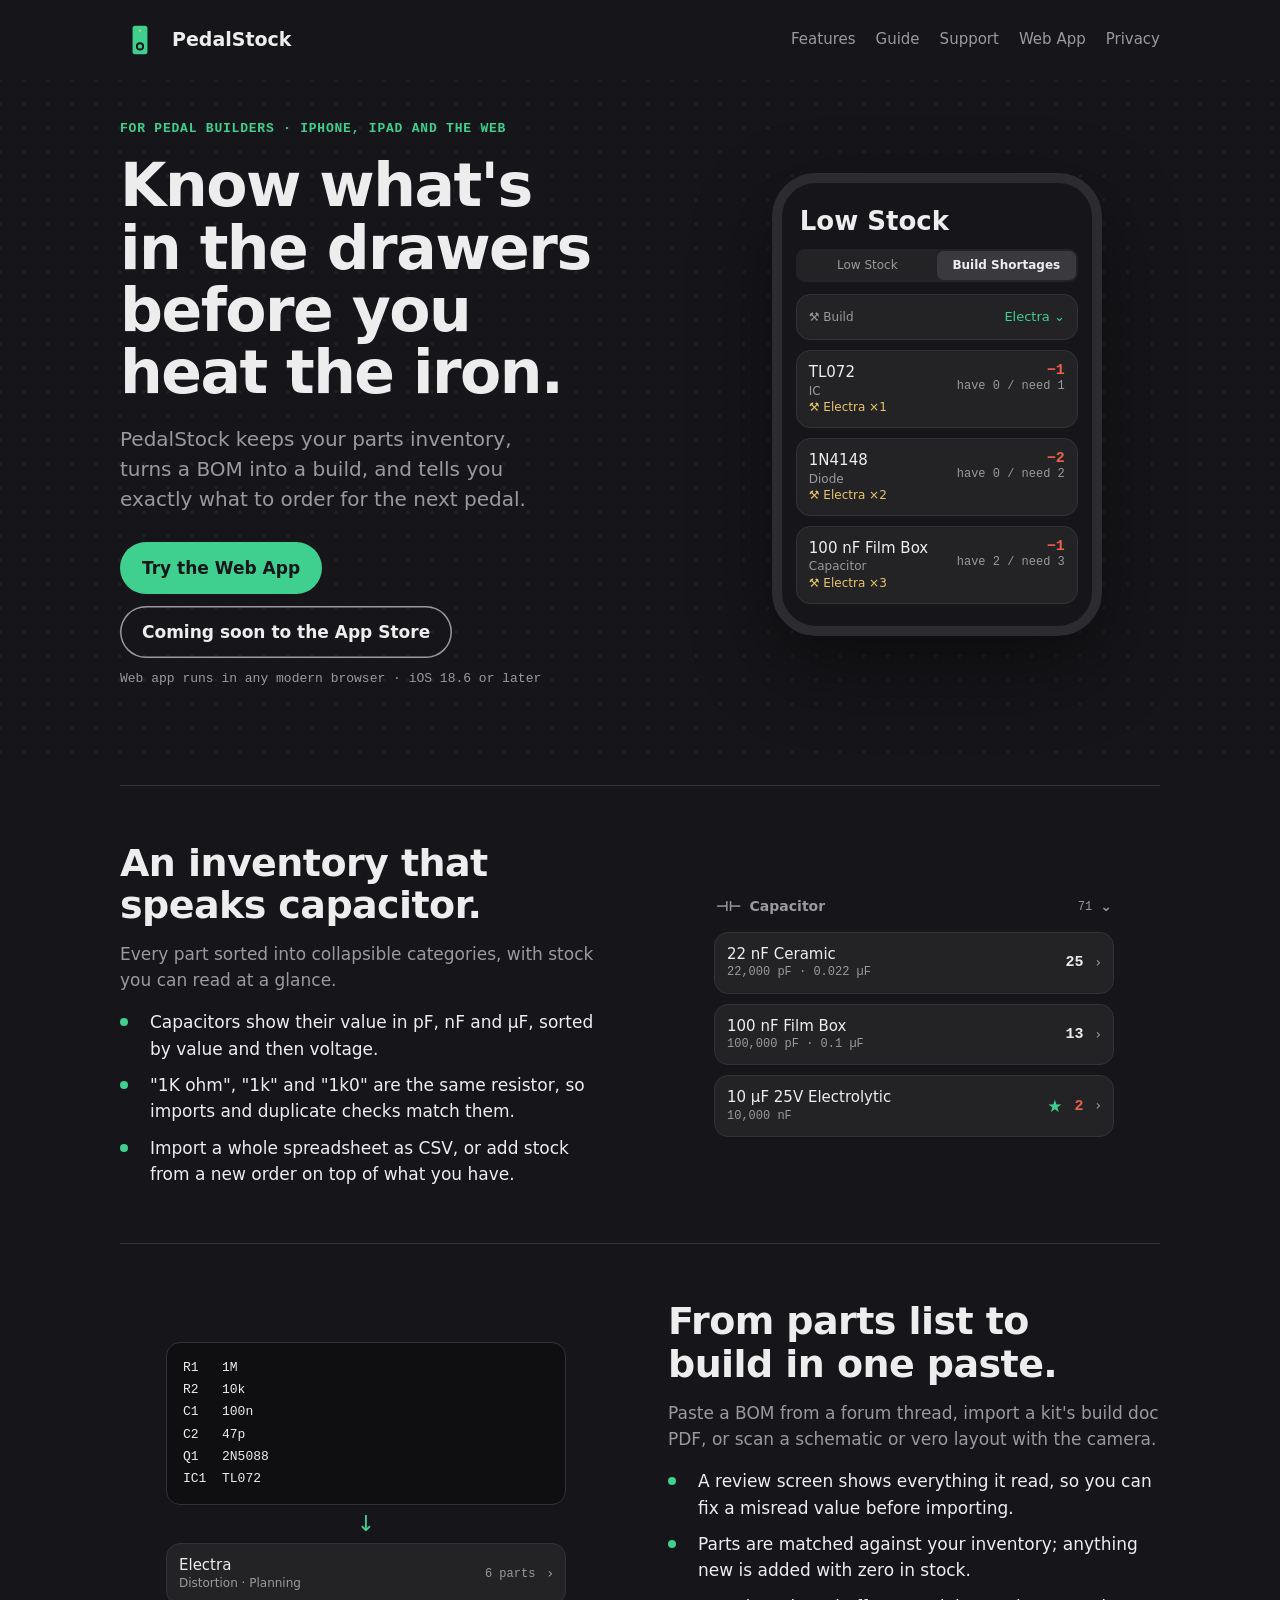
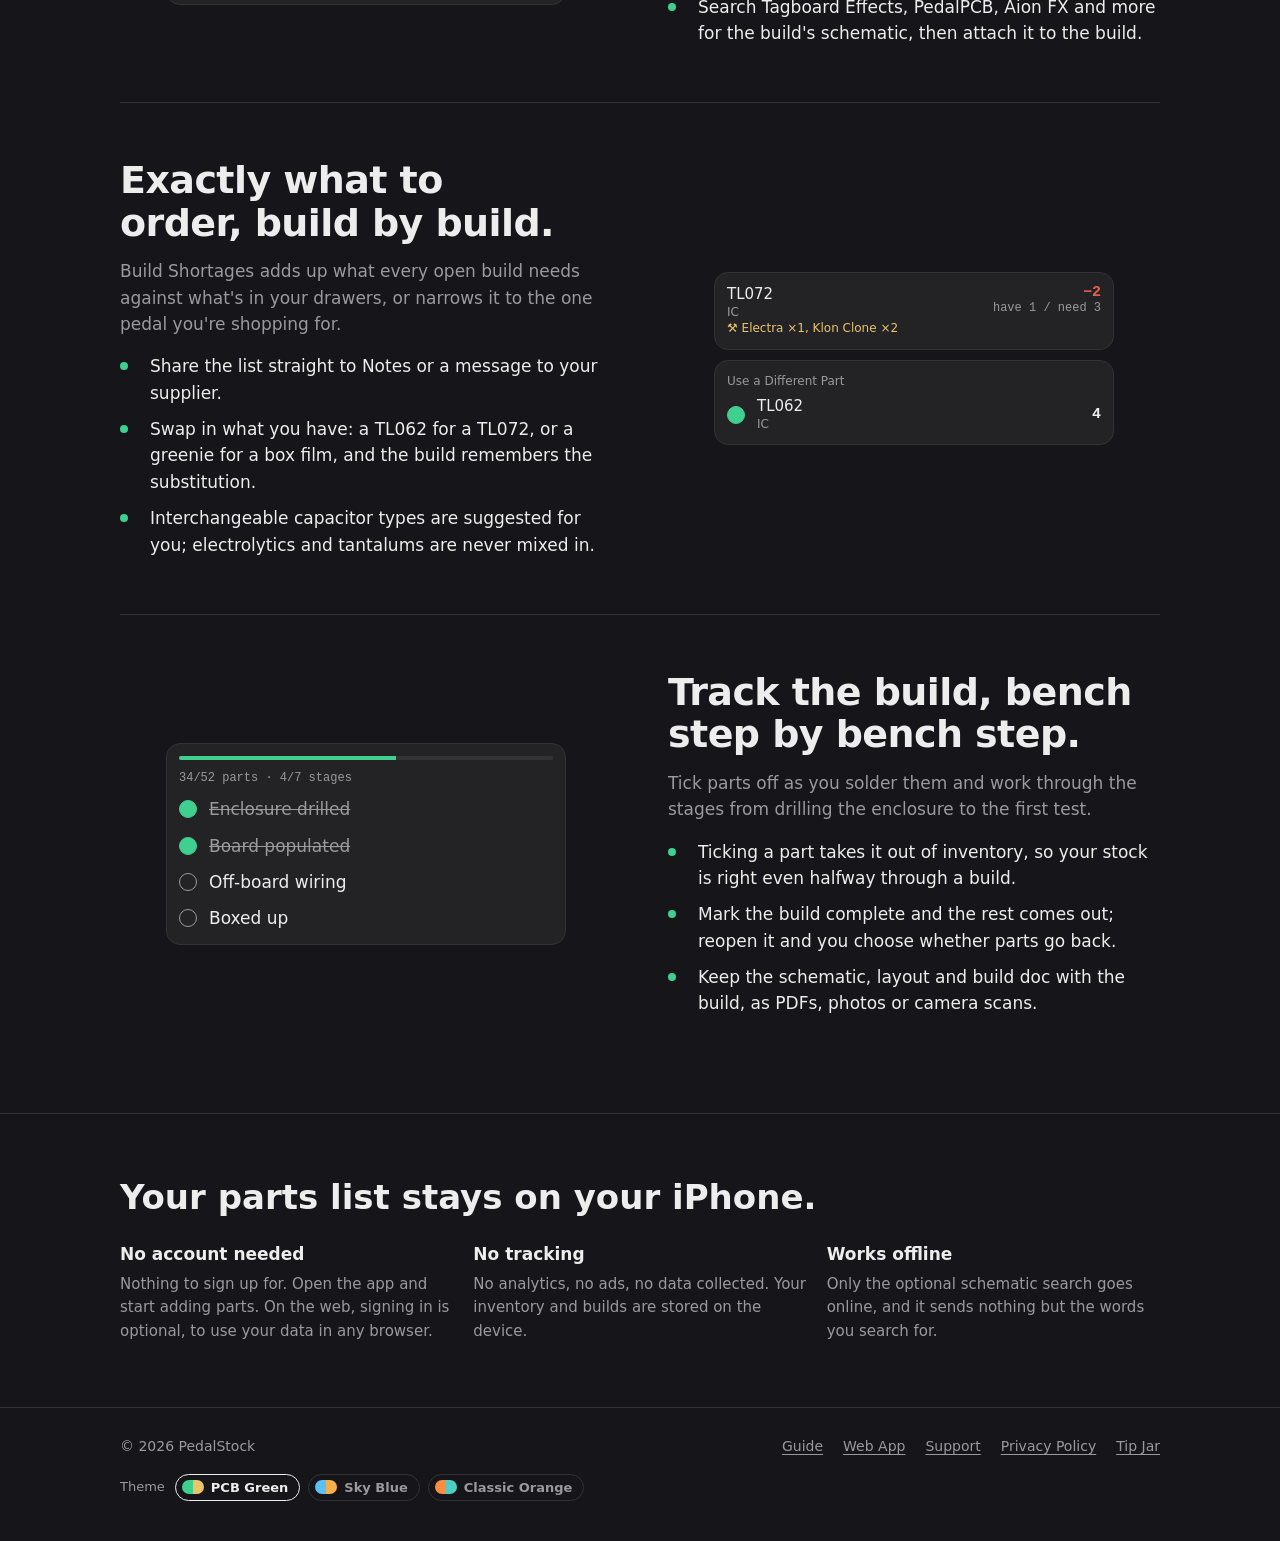
==== commit 2522bce2: "Add a Ko-fi tip jar A plain Tip Jar link to ko-fi.com/crankynerd in every page's footer and the web " ====
--- a/index.html
+++ b/index.html
@@ -9,7 +9,7 @@
 <link rel="icon" href="app-icon.svg" type="image/svg+xml">
 <link rel="apple-touch-icon" href="app-icon.svg">
 <script>try{var t=localStorage.getItem('pedalstock.theme');if(t==='sky'||t==='orange')document.documentElement.dataset.theme=t;}catch(e){}</script>
-<link rel="stylesheet" href="style.css?v=2026-11-11">
+<link rel="stylesheet" href="style.css?v=2026-11-12">
 </head>
 <body>
 <header class="site-header">
@@ -145,7 +145,7 @@
 <footer class="site-footer">
   <div class="wrap">
     <span>© 2026 PedalStock</span>
-    <nav aria-label="Footer"><a href="guide.html">Guide</a><a href="app/">Web App</a><a href="support.html">Support</a><a href="privacy.html">Privacy Policy</a></nav>
+    <nav aria-label="Footer"><a href="guide.html">Guide</a><a href="app/">Web App</a><a href="support.html">Support</a><a href="privacy.html">Privacy Policy</a><a href="https://ko-fi.com/crankynerd" target="_blank" rel="noopener">Tip Jar</a></nav>
     <div class="theme-picker" data-theme-picker></div>
   </div>
 </footer>
--- a/style.css
+++ b/style.css
@@ -146,7 +146,7 @@
 /* Footer */
 .site-footer { padding-block: 28px 40px; border-top: 1px solid var(--card-border); color: var(--text-secondary); font-size: 14px; }
 .site-footer .wrap { display: flex; justify-content: space-between; gap: 16px; flex-wrap: wrap; }
-.site-footer nav { display: flex; gap: 20px; }
+.site-footer nav { display: flex; gap: 8px 20px; flex-wrap: wrap; }
 .site-footer a { color: var(--text-secondary); }
 
 @media (max-width: 820px) {
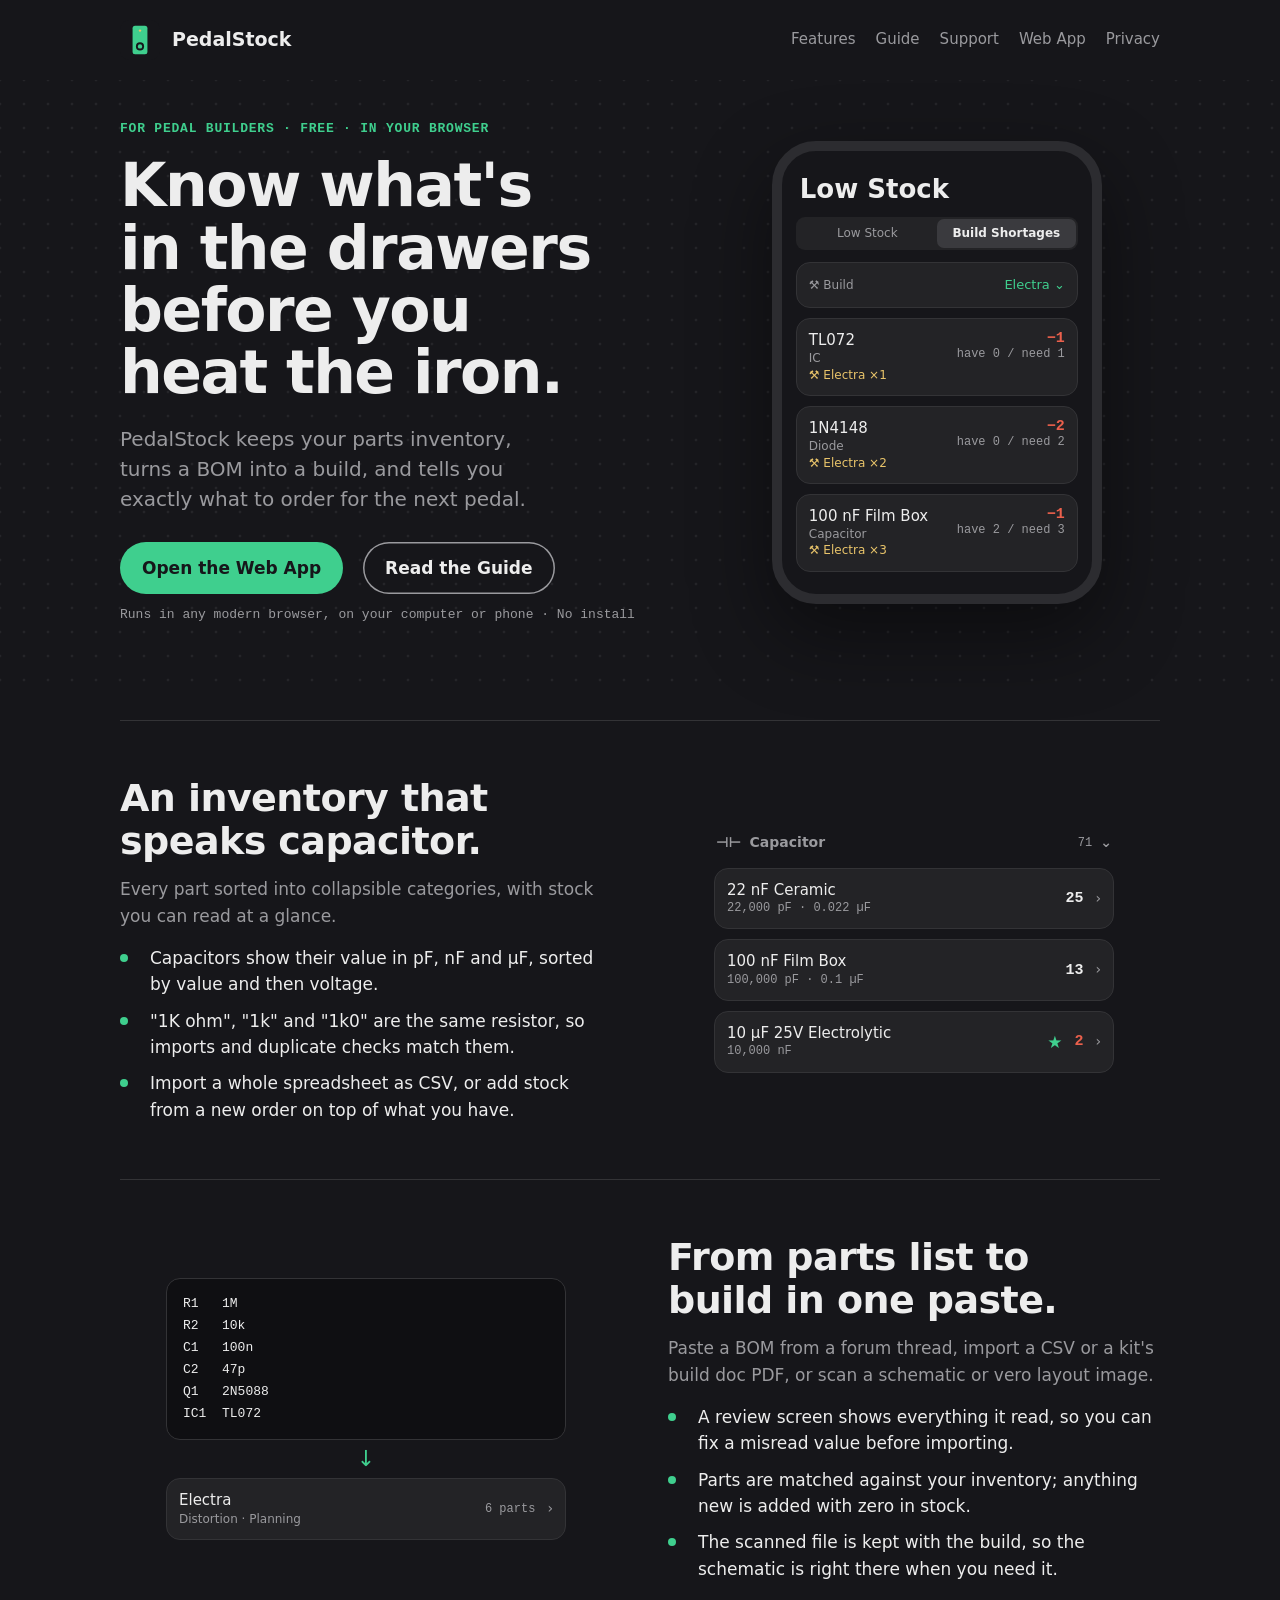
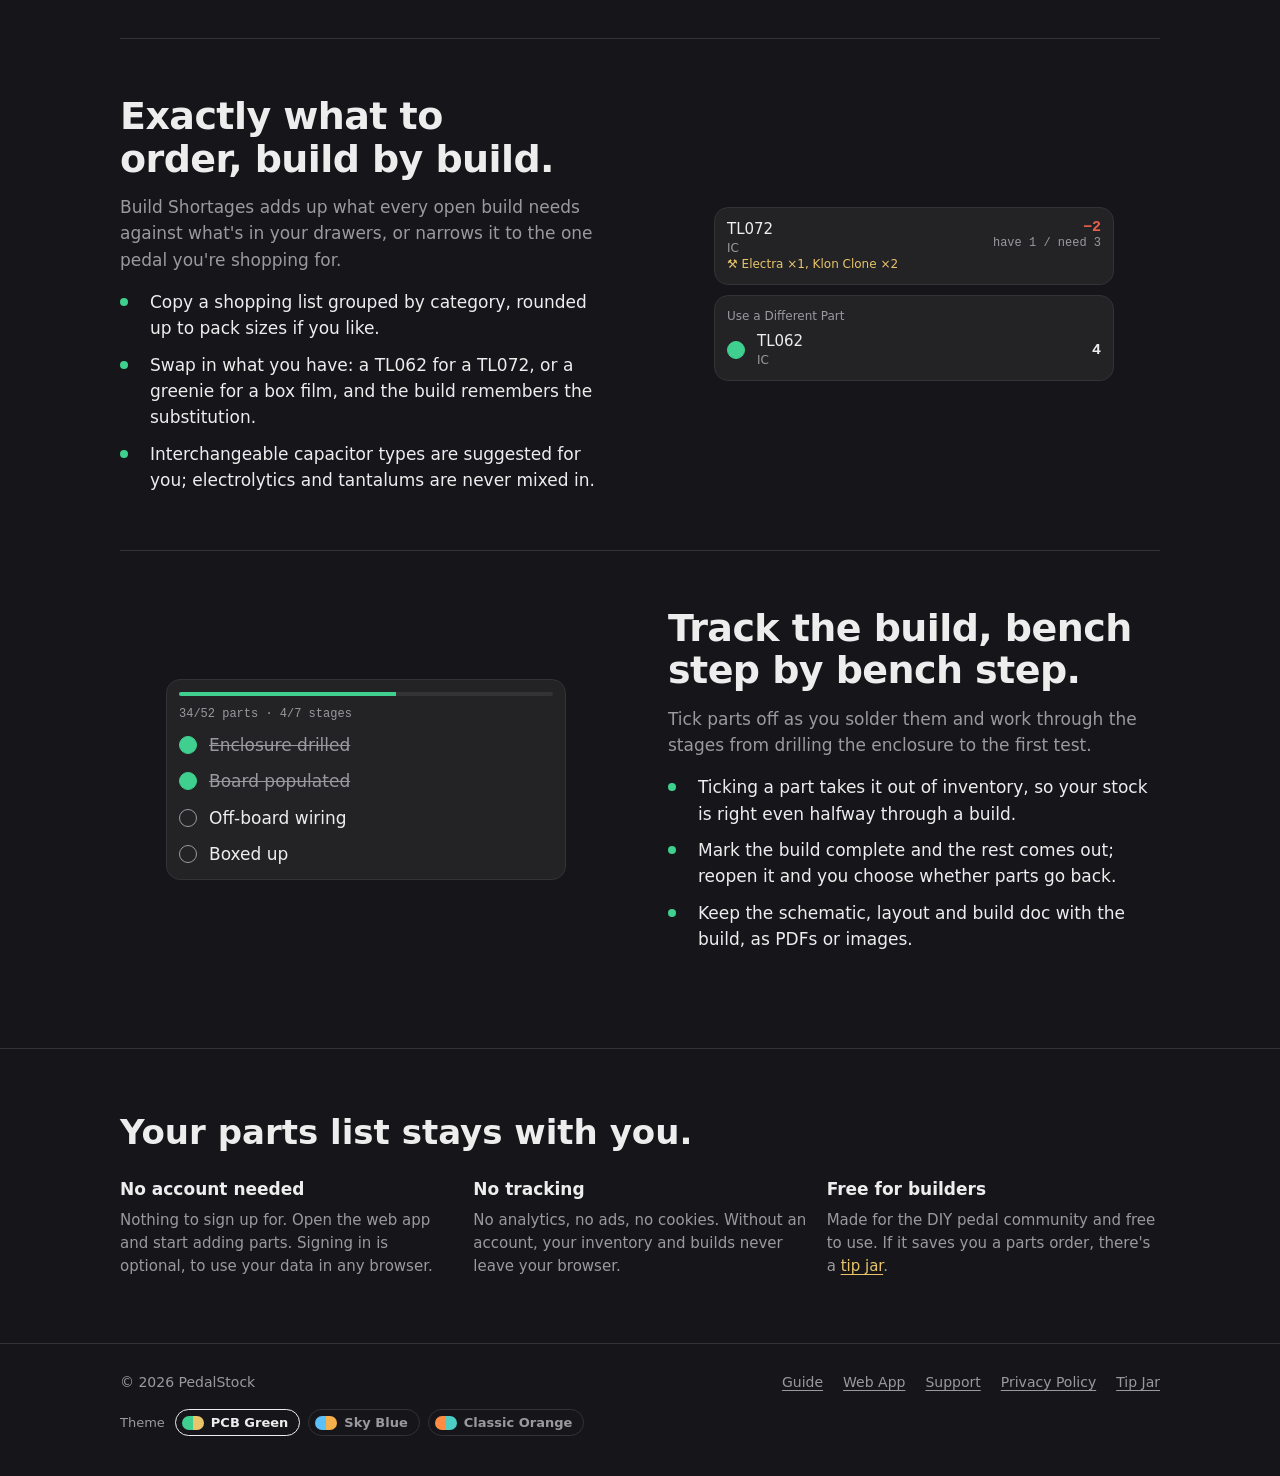
==== commit 52e3906a: "Make the site web-only PedalStock is now presented as a free web app. The home page drops "Coming so" ====
--- a/index.html
+++ b/index.html
@@ -4,7 +4,7 @@
 <meta charset="utf-8">
 <meta name="viewport" content="width=device-width, initial-scale=1, viewport-fit=cover">
 <title>PedalStock</title>
-<meta name="description" content="PedalStock keeps your pedal parts inventory, turns a BOM into a build, and tells you exactly what to order. For iPhone, iPad and the web.">
+<meta name="description" content="PedalStock keeps your pedal parts inventory, turns a BOM into a build, and tells you exactly what to order. Free, in your browser.">
 <meta name="theme-color" content="#16161a">
 <link rel="icon" href="app-icon.svg" type="image/svg+xml">
 <link rel="apple-touch-icon" href="app-icon.svg">
@@ -29,13 +29,13 @@
 <section class="hero perfboard">
   <div class="wrap">
     <div>
-      <p class="eyebrow">For pedal builders · iPhone, iPad and the web</p>
+      <p class="eyebrow">For pedal builders · Free · In your browser</p>
       <h1>Know what's in the drawers before you heat the iron.</h1>
       <p class="lede">PedalStock keeps your parts inventory, turns a BOM into a build, and tells you exactly what to order for the next pedal.</p>
       <div class="cta-row">
-        <a class="cta" href="app/">Try the Web App</a>
-        <span class="cta cta-secondary" role="note">Coming soon to the App Store</span>
-        <span class="cta-note">Web app runs in any modern browser · iOS 18.6 or later</span>
+        <a class="cta" href="app/">Open the Web App</a>
+        <a class="cta cta-secondary" href="guide.html">Read the Guide</a>
+        <span class="cta-note">Runs in any modern browser, on your computer or phone · No install</span>
       </div>
     </div>
     <div class="phone" role="img" aria-label="PedalStock showing Build Shortages for an Electra distortion build">
@@ -74,11 +74,11 @@
   <section class="feature">
     <div class="feature-text">
       <h2>From parts list to build in one paste.</h2>
-      <p>Paste a BOM from a forum thread, import a kit's build doc PDF, or scan a schematic or vero layout with the camera.</p>
+      <p>Paste a BOM from a forum thread, import a CSV or a kit's build doc PDF, or scan a schematic or vero layout image.</p>
       <ul class="points">
         <li>A review screen shows everything it read, so you can fix a misread value before importing.</li>
         <li>Parts are matched against your inventory; anything new is added with zero in stock.</li>
-        <li>Search Tagboard Effects, PedalPCB, Aion FX and more for the build's schematic, then attach it to the build.</li>
+        <li>The scanned file is kept with the build, so the schematic is right there when you need it.</li>
       </ul>
     </div>
     <div class="panel">
@@ -100,7 +100,7 @@
       <h2>Exactly what to order, build by build.</h2>
       <p>Build Shortages adds up what every open build needs against what's in your drawers, or narrows it to the one pedal you're shopping for.</p>
       <ul class="points">
-        <li>Share the list straight to Notes or a message to your supplier.</li>
+        <li>Copy a shopping list grouped by category, rounded up to pack sizes if you like.</li>
         <li>Swap in what you have: a TL062 for a TL072, or a greenie for a box film, and the build remembers the substitution.</li>
         <li>Interchangeable capacitor types are suggested for you; electrolytics and tantalums are never mixed in.</li>
       </ul>
@@ -118,7 +118,7 @@
       <ul class="points">
         <li>Ticking a part takes it out of inventory, so your stock is right even halfway through a build.</li>
         <li>Mark the build complete and the rest comes out; reopen it and you choose whether parts go back.</li>
-        <li>Keep the schematic, layout and build doc with the build, as PDFs, photos or camera scans.</li>
+        <li>Keep the schematic, layout and build doc with the build, as PDFs or images.</li>
       </ul>
     </div>
     <div class="panel card stack" role="img" aria-label="Build progress with stages">
@@ -135,10 +135,10 @@
 
 <section class="band">
   <div class="wrap">
-    <h2>Your parts list stays on your iPhone.</h2>
-    <div><h3>No account needed</h3><p>Nothing to sign up for. Open the app and start adding parts. On the web, signing in is optional, to use your data in any browser.</p></div>
-    <div><h3>No tracking</h3><p>No analytics, no ads, no data collected. Your inventory and builds are stored on the device.</p></div>
-    <div><h3>Works offline</h3><p>Only the optional schematic search goes online, and it sends nothing but the words you search for.</p></div>
+    <h2>Your parts list stays with you.</h2>
+    <div><h3>No account needed</h3><p>Nothing to sign up for. Open the web app and start adding parts. Signing in is optional, to use your data in any browser.</p></div>
+    <div><h3>No tracking</h3><p>No analytics, no ads, no cookies. Without an account, your inventory and builds never leave your browser.</p></div>
+    <div><h3>Free for builders</h3><p>Made for the DIY pedal community and free to use. If it saves you a parts order, there's a <a href="https://ko-fi.com/crankynerd" target="_blank" rel="noopener">tip jar</a>.</p></div>
   </div>
 </section>
 </main>
